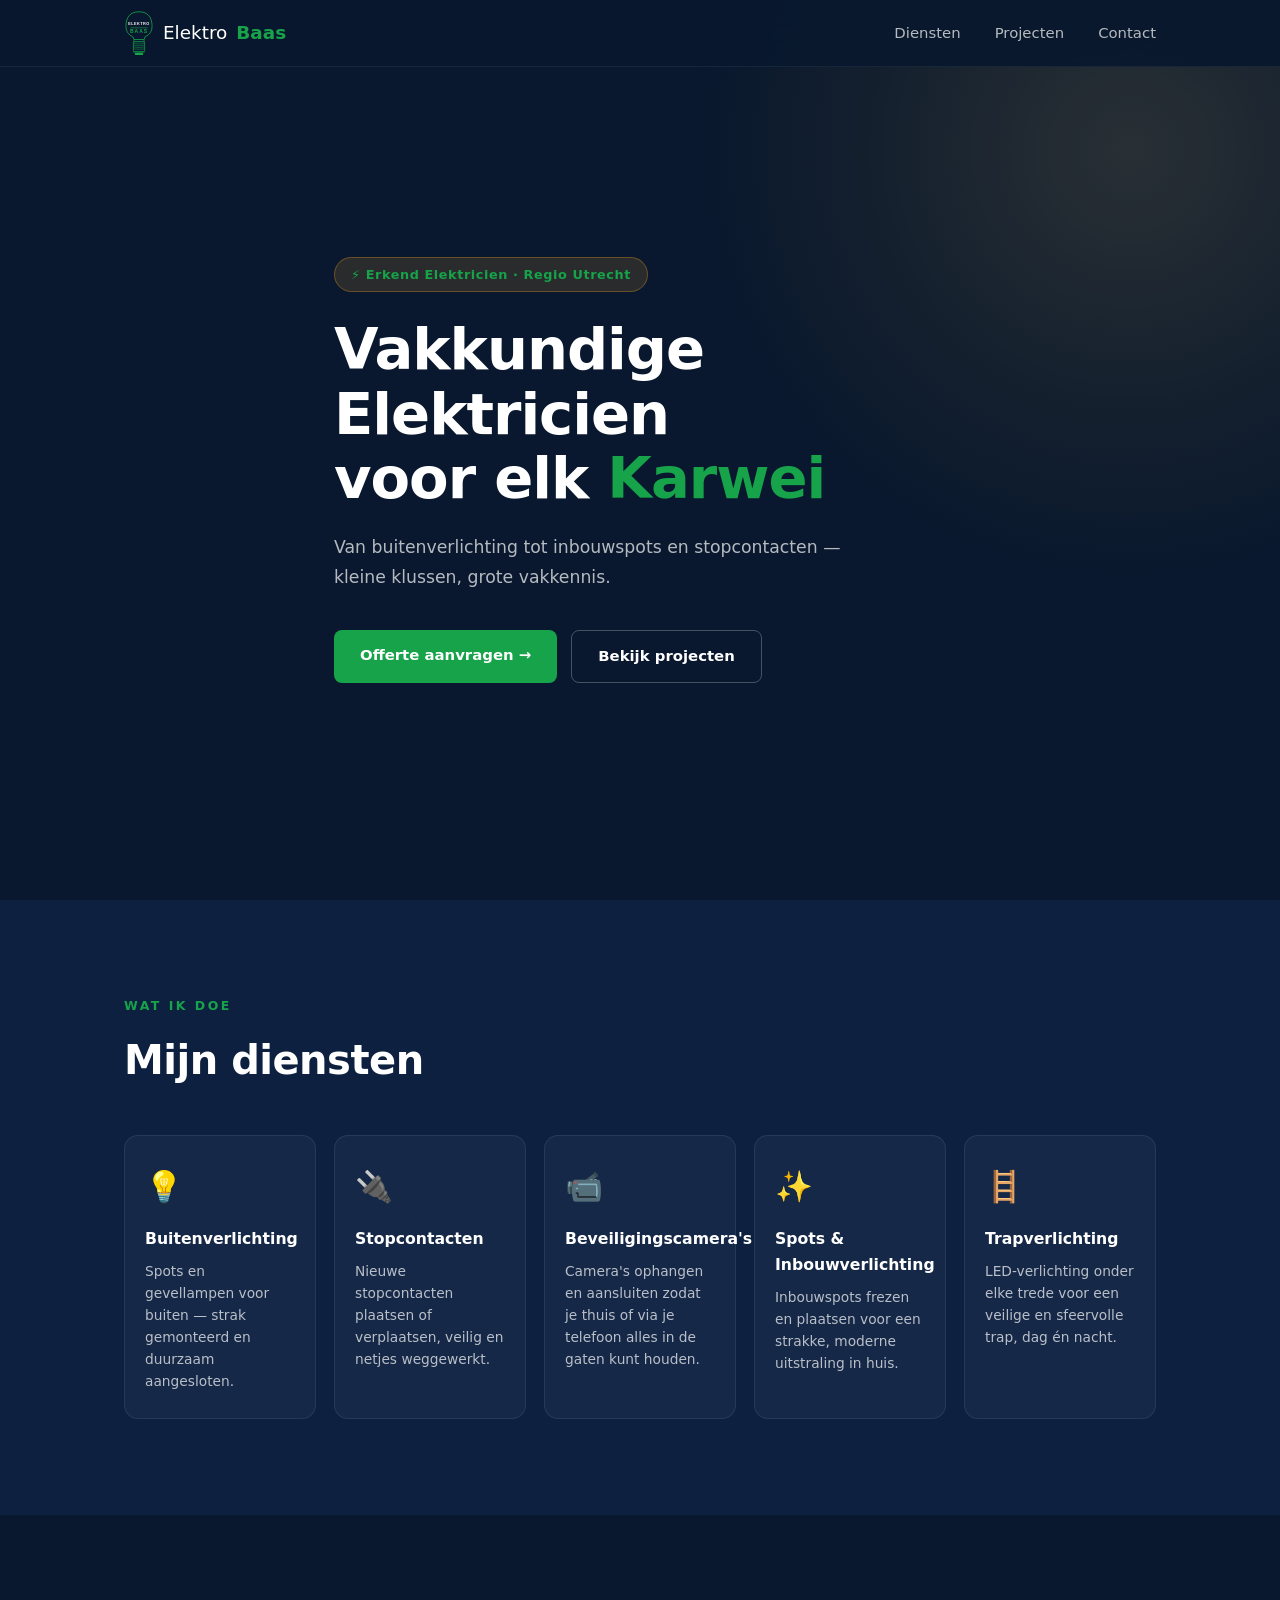
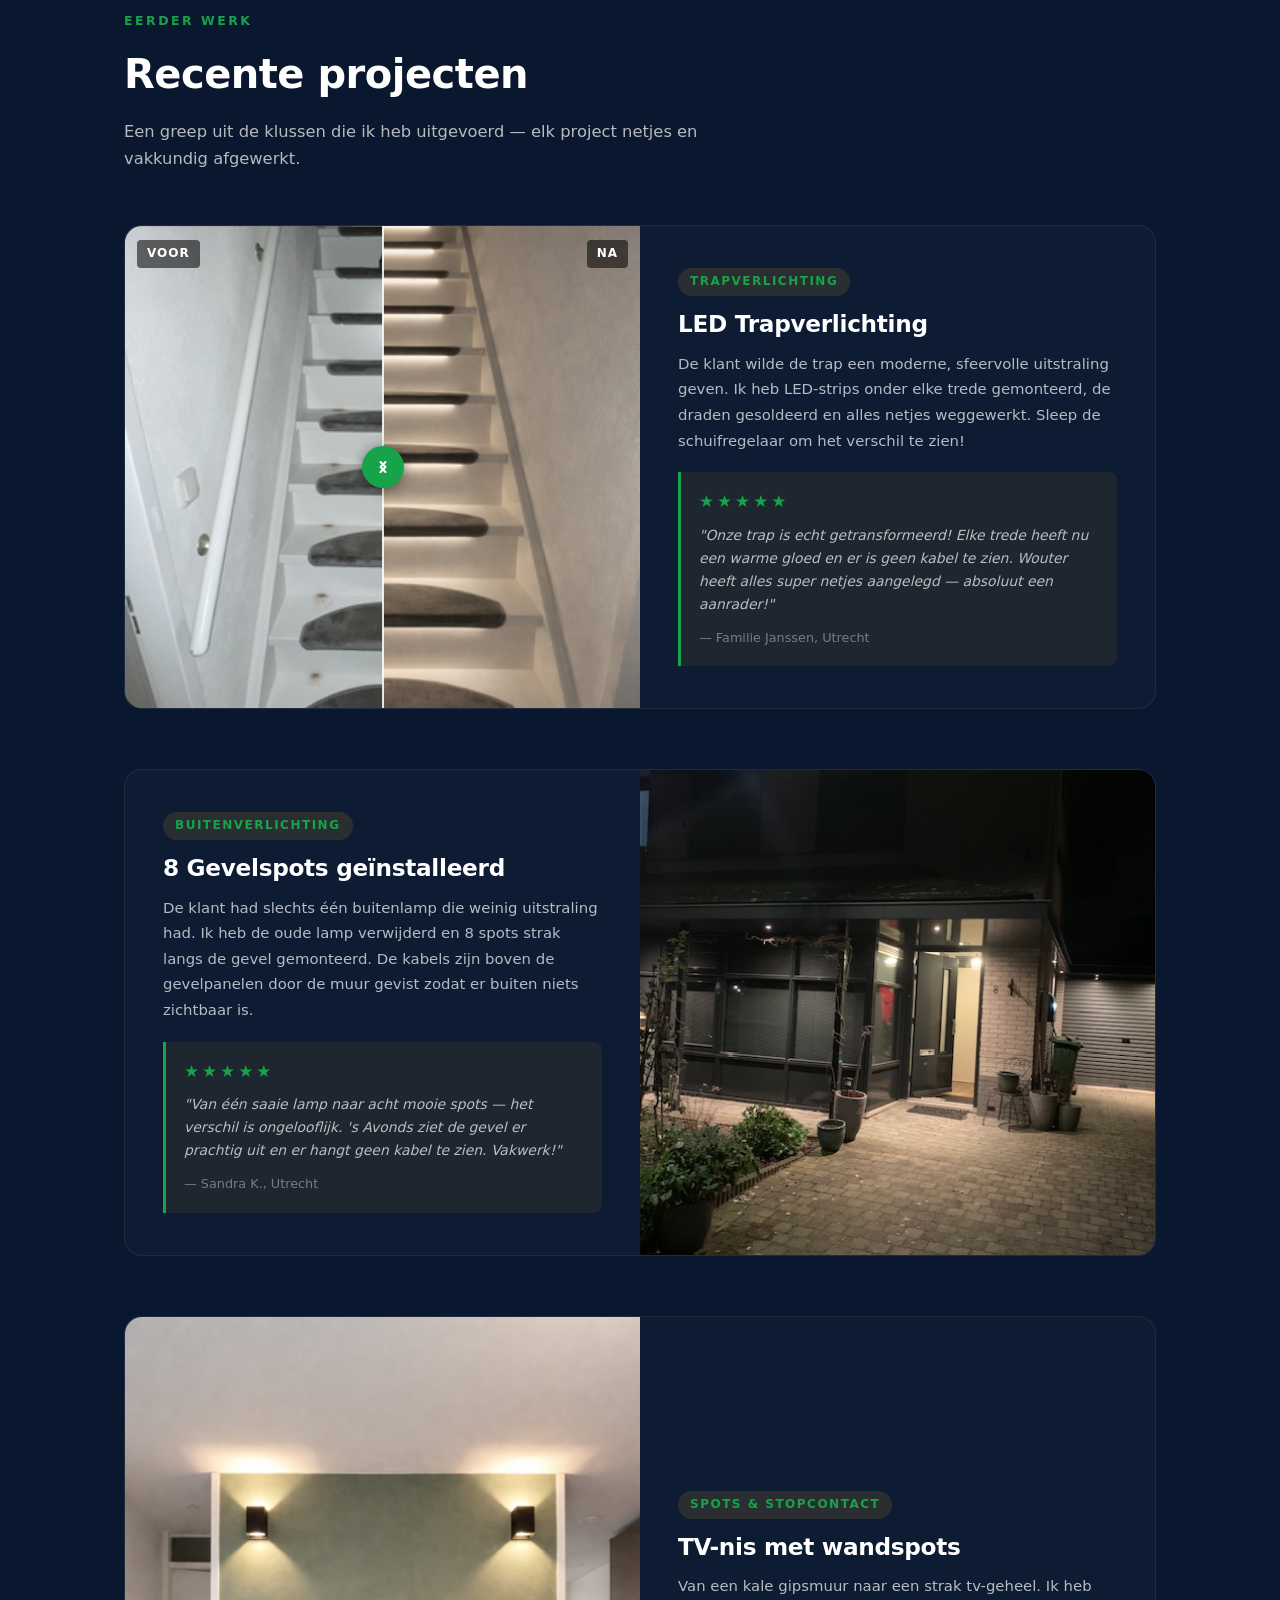
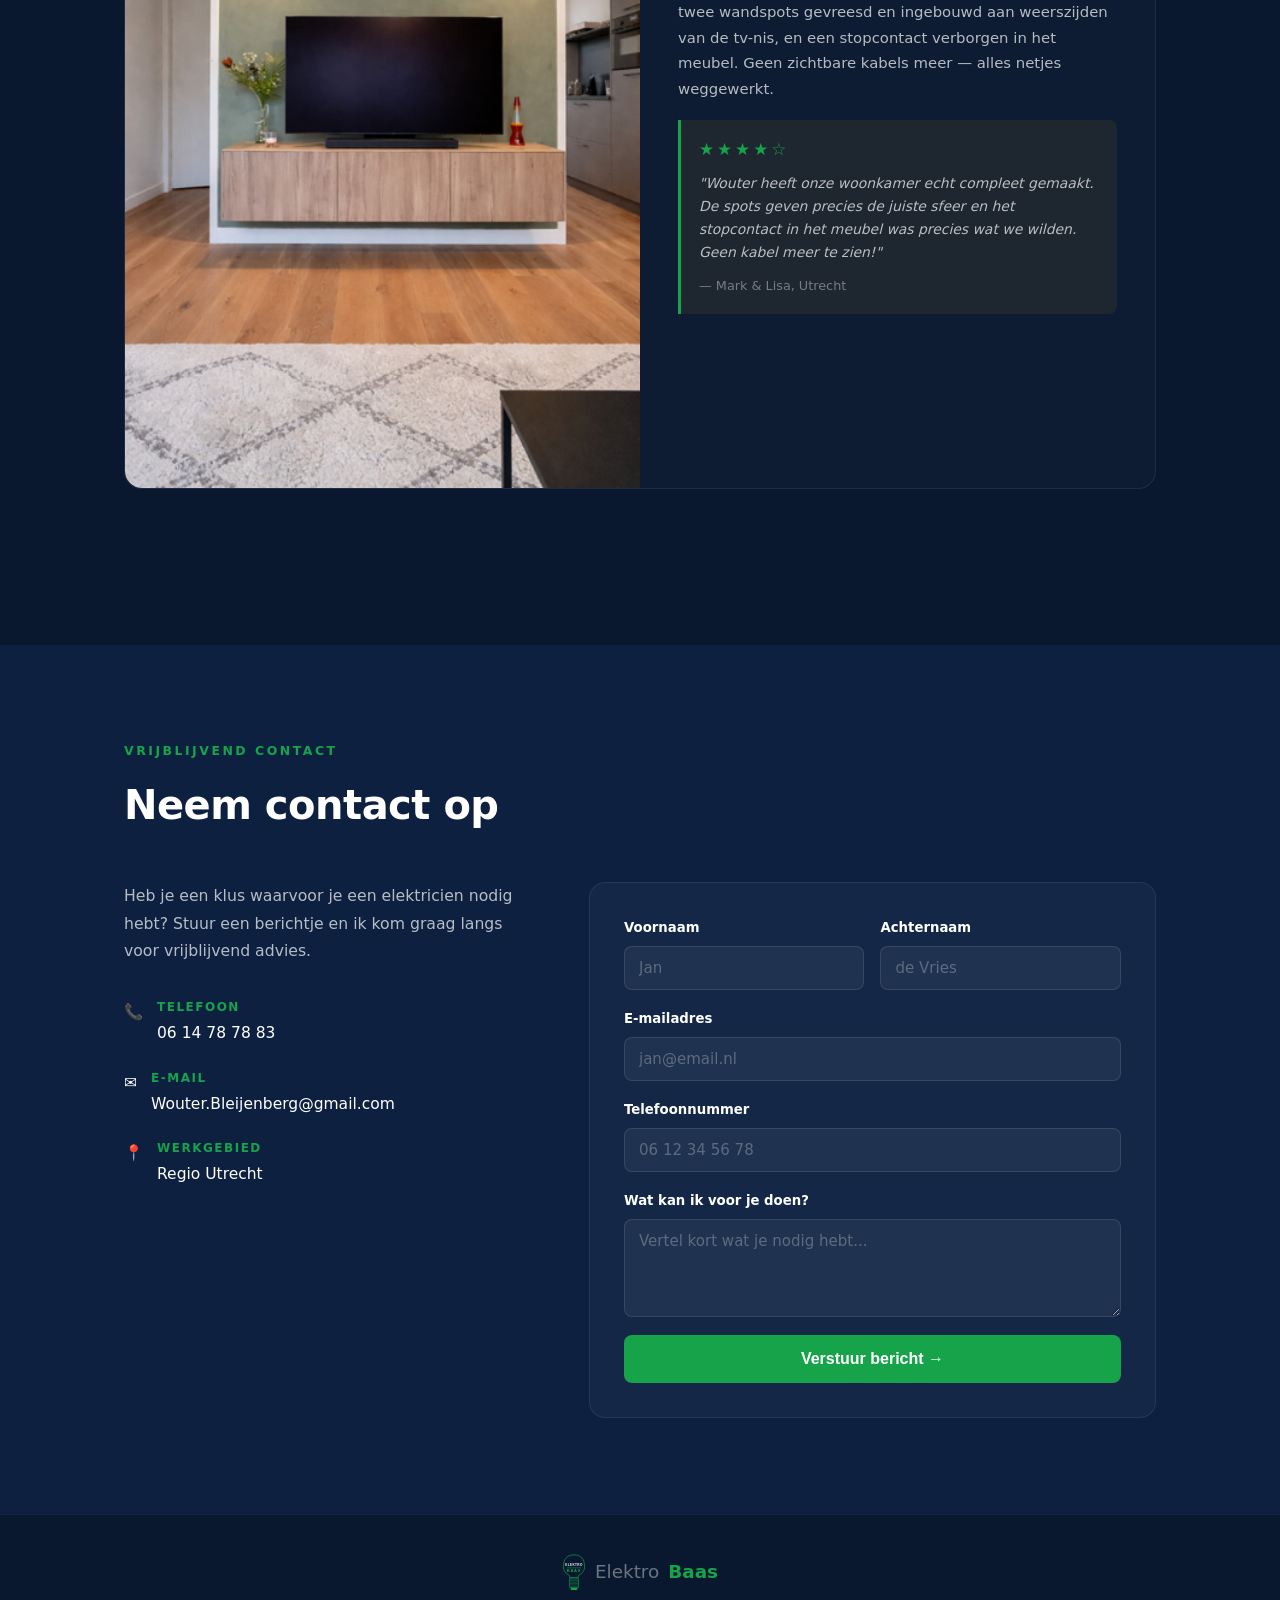
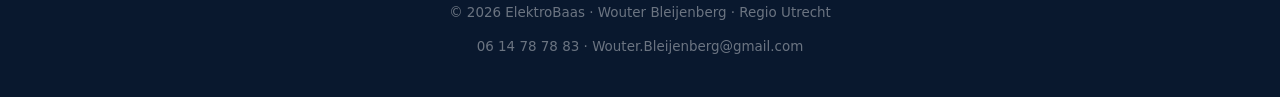
==== index.html @ 84a567b7 "Contactformulier gekoppeld aan Formspree" ====
<!DOCTYPE html>
<html lang="nl">
<head>
  <meta charset="UTF-8" />
  <meta name="viewport" content="width=device-width, initial-scale=1.0" />
  <title>ElektroBaas | Elektricien Utrecht</title>
  <link rel="stylesheet" href="style.css" />
</head>
<body>

  <!-- ── NAVBAR ── -->
  <nav class="navbar">
    <div class="container nav-inner">
      <a href="#" class="logo">
        <svg width="30" height="46" viewBox="0 0 100 155" xmlns="http://www.w3.org/2000/svg">
          <path d="M50,6 C90,6 94,38 94,56 Q94,80 70,91 L67,100 L33,100 L30,91 Q6,80 6,56 C6,38 10,6 50,6 Z" fill="#09182e" stroke="#16a34a" stroke-width="2.8" stroke-linejoin="round"/>
          <text x="50" y="52" text-anchor="middle" font-family="Segoe UI,sans-serif" font-weight="900" font-size="13" fill="white" letter-spacing="1.5">ELEKTRO</text>
          <line x1="22" y1="60" x2="78" y2="60" stroke="#16a34a" stroke-width="2" stroke-linecap="round"/>
          <text x="50" y="78" text-anchor="middle" font-family="Segoe UI,sans-serif" font-weight="900" font-size="17" fill="#16a34a" letter-spacing="3">BAAS</text>
          <rect x="33" y="100" width="34" height="7" rx="0" fill="#09182e" stroke="#16a34a" stroke-width="2.2"/>
          <rect x="31" y="107" width="38" height="33" rx="1" fill="#09182e" stroke="#16a34a" stroke-width="2.2"/>
          <path d="M31,113 Q50,116 69,113" fill="none" stroke="#16a34a" stroke-width="1.6" stroke-linecap="round"/>
          <path d="M31,119 Q50,122 69,119" fill="none" stroke="#16a34a" stroke-width="1.6" stroke-linecap="round"/>
          <path d="M31,125 Q50,128 69,125" fill="none" stroke="#16a34a" stroke-width="1.6" stroke-linecap="round"/>
          <path d="M31,131 Q50,134 69,131" fill="none" stroke="#16a34a" stroke-width="1.6" stroke-linecap="round"/>
          <rect x="31" y="140" width="38" height="4" rx="1" fill="#16a34a" opacity="0.5"/>
          <rect x="36" y="144" width="28" height="8" rx="3" fill="#16a34a"/>
        </svg>
        Elektro<strong>Baas</strong>
      </a>
      <ul class="nav-links">
        <li><a href="#diensten">Diensten</a></li>
        <li><a href="#projecten">Projecten</a></li>
        <li><a href="#contact">Contact</a></li>
      </ul>
      <button class="hamburger" id="hamburger" aria-label="Menu">
        <span></span><span></span><span></span>
      </button>
    </div>
    <div class="mobile-menu" id="mobile-menu">
      <a href="#diensten">Diensten</a>
      <a href="#projecten">Projecten</a>
      <a href="#contact">Contact</a>
    </div>
  </nav>

  <!-- ── HERO ── -->
  <section class="hero">
    <div class="container hero-content">
      <span class="badge">⚡ Erkend Elektricien · Regio Utrecht</span>
      <h1>Vakkundige Elektricien<br>voor elk <span class="accent">Karwei</span></h1>
      <p>Van buitenverlichting tot inbouwspots en stopcontacten —<br>kleine klussen, grote vakkennis.</p>
      <div class="hero-btns">
        <a href="#contact" class="btn-primary">Offerte aanvragen →</a>
        <a href="#projecten" class="btn-outline">Bekijk projecten</a>
      </div>
    </div>
  </section>

  <!-- ── DIENSTEN ── -->
  <section id="diensten" class="section diensten-section">
    <div class="container">
      <span class="section-label">Wat ik doe</span>
      <h2>Mijn diensten</h2>
      <div class="diensten-grid">

        <div class="dienst-card">
          <div class="dienst-icon">💡</div>
          <h3>Buitenverlichting</h3>
          <p>Spots en gevellampen voor buiten — strak gemonteerd en duurzaam aangesloten.</p>
        </div>

        <div class="dienst-card">
          <div class="dienst-icon">🔌</div>
          <h3>Stopcontacten</h3>
          <p>Nieuwe stopcontacten plaatsen of verplaatsen, veilig en netjes weggewerkt.</p>
        </div>

        <div class="dienst-card">
          <div class="dienst-icon">📹</div>
          <h3>Beveiligingscamera's</h3>
          <p>Camera's ophangen en aansluiten zodat je thuis of via je telefoon alles in de gaten kunt houden.</p>
        </div>

        <div class="dienst-card">
          <div class="dienst-icon">✨</div>
          <h3>Spots & Inbouwverlichting</h3>
          <p>Inbouwspots frezen en plaatsen voor een strakke, moderne uitstraling in huis.</p>
        </div>

        <div class="dienst-card">
          <div class="dienst-icon">🪜</div>
          <h3>Trapverlichting</h3>
          <p>LED-verlichting onder elke trede voor een veilige en sfeervolle trap, dag én nacht.</p>
        </div>

      </div>
    </div>
  </section>

  <!-- ── PROJECTEN ── -->
  <section id="projecten" class="section projecten-section">
    <div class="container">
      <span class="section-label">Eerder werk</span>
      <h2>Recente projecten</h2>
      <p class="section-sub">Een greep uit de klussen die ik heb uitgevoerd — elk project netjes en vakkundig afgewerkt.</p>

      <!-- Project 1: Before/After Slider -->
      <div class="project-card">
        <div class="ba-slider" id="slider1">
          <div class="ba-after">
            <img src="images/trap-na.jpeg" alt="Trapverlichting na" />
            <span class="ba-label ba-label-right">Na</span>
          </div>
          <div class="ba-before">
            <img src="images/trap-voor.jpeg" alt="Trapverlichting voor" />
            <span class="ba-label ba-label-left">Voor</span>
          </div>
          <div class="ba-handle" id="handle1">
            <div class="ba-line"></div>
            <div class="ba-btn">
              <svg viewBox="0 0 24 24" width="20" height="20" fill="none">
                <path d="M15 18l-6-6 6-6" stroke="white" stroke-width="2.5" stroke-linecap="round" stroke-linejoin="round"/>
                <path d="M9 6l6 6-6 6" stroke="white" stroke-width="2.5" stroke-linecap="round" stroke-linejoin="round"/>
              </svg>
            </div>
          </div>
        </div>
        <div class="project-info">
          <span class="project-tag">Trapverlichting</span>
          <h3>LED Trapverlichting</h3>
          <p>De klant wilde de trap een moderne, sfeervolle uitstraling geven. Ik heb LED-strips onder elke trede gemonteerd, de draden gesoldeerd en alles netjes weggewerkt. Sleep de schuifregelaar om het verschil te zien!</p>
          <div class="review">
            <div class="stars">★★★★★</div>
            <blockquote>"Onze trap is echt getransformeerd! Elke trede heeft nu een warme gloed en er is geen kabel te zien. Wouter heeft alles super netjes aangelegd — absoluut een aanrader!"</blockquote>
            <cite>— Familie Janssen, Utrecht</cite>
          </div>
        </div>
      </div>

      <!-- Project 2: Buitenverlichting -->
      <div class="project-card project-card-reverse">
        <div class="project-img">
          <img src="images/buiten.jpeg" alt="Buitenverlichting" />
        </div>
        <div class="project-info">
          <span class="project-tag">Buitenverlichting</span>
          <h3>8 Gevelspots geïnstalleerd</h3>
          <p>De klant had slechts één buitenlamp die weinig uitstraling had. Ik heb de oude lamp verwijderd en 8 spots strak langs de gevel gemonteerd. De kabels zijn boven de gevelpanelen door de muur gevist zodat er buiten niets zichtbaar is.</p>
          <div class="review">
            <div class="stars">★★★★★</div>
            <blockquote>"Van één saaie lamp naar acht mooie spots — het verschil is ongelooflijk. 's Avonds ziet de gevel er prachtig uit en er hangt geen kabel te zien. Vakwerk!"</blockquote>
            <cite>— Sandra K., Utrecht</cite>
          </div>
        </div>
      </div>

      <!-- Project 3: Binnenverlichting -->
      <div class="project-card">
        <div class="project-img">
          <img src="images/binnen.jpeg" alt="Binnenverlichting TV-nis" />
        </div>
        <div class="project-info">
          <span class="project-tag">Spots & Stopcontact</span>
          <h3>TV-nis met wandspots</h3>
          <p>Van een kale gipsmuur naar een strak tv-geheel. Ik heb twee wandspots gevreesd en ingebouwd aan weerszijden van de tv-nis, en een stopcontact verborgen in het meubel. Geen zichtbare kabels meer — alles netjes weggewerkt.</p>
          <div class="review">
            <div class="stars">★★★★☆</div>
            <blockquote>"Wouter heeft onze woonkamer echt compleet gemaakt. De spots geven precies de juiste sfeer en het stopcontact in het meubel was precies wat we wilden. Geen kabel meer te zien!"</blockquote>
            <cite>— Mark & Lisa, Utrecht</cite>
          </div>
        </div>
      </div>

    </div>
  </section>

  <!-- ── CONTACT ── -->
  <section id="contact" class="section contact-section">
    <div class="container">
      <span class="section-label">Vrijblijvend contact</span>
      <h2>Neem contact op</h2>
      <div class="contact-grid">

        <div class="contact-info">
          <p>Heb je een klus waarvoor je een elektricien nodig hebt? Stuur een berichtje en ik kom graag langs voor vrijblijvend advies.</p>
          <div class="contact-items">
            <div class="contact-item">
              <span class="ci-icon">📞</span>
              <div>
                <strong>Telefoon</strong>
                <a href="tel:0614787883">06 14 78 78 83</a>
              </div>
            </div>
            <div class="contact-item">
              <span class="ci-icon">✉️</span>
              <div>
                <strong>E-mail</strong>
                <a href="mailto:Wouter.Bleijenberg@gmail.com">Wouter.Bleijenberg@gmail.com</a>
              </div>
            </div>
            <div class="contact-item">
              <span class="ci-icon">📍</span>
              <div>
                <strong>Werkgebied</strong>
                <span>Regio Utrecht</span>
              </div>
            </div>
          </div>
        </div>

        <form class="contact-form" action="https://formspree.io/f/xpqooney" method="POST">
          <div class="form-row">
            <div class="form-group">
              <label>Voornaam</label>
              <input type="text" name="voornaam" placeholder="Jan" required />
            </div>
            <div class="form-group">
              <label>Achternaam</label>
              <input type="text" name="achternaam" placeholder="de Vries" required />
            </div>
          </div>
          <div class="form-group">
            <label>E-mailadres</label>
            <input type="email" name="email" placeholder="jan@email.nl" required />
          </div>
          <div class="form-group">
            <label>Telefoonnummer</label>
            <input type="tel" name="telefoon" placeholder="06 12 34 56 78" />
          </div>
          <div class="form-group">
            <label>Wat kan ik voor je doen?</label>
            <textarea name="bericht" rows="4" placeholder="Vertel kort wat je nodig hebt..." required></textarea>
          </div>
          <button type="submit" class="btn-primary btn-full">Verstuur bericht →</button>
        </form>

      </div>
    </div>
  </section>

  <!-- ── FOOTER ── -->
  <footer class="footer">
    <div class="container footer-inner">
      <a href="#" class="logo">
        <svg width="24" height="38" viewBox="0 0 100 155" xmlns="http://www.w3.org/2000/svg">
          <path d="M50,6 C90,6 94,38 94,56 Q94,80 70,91 L67,100 L33,100 L30,91 Q6,80 6,56 C6,38 10,6 50,6 Z" fill="#09182e" stroke="#16a34a" stroke-width="2.8" stroke-linejoin="round"/>
          <text x="50" y="52" text-anchor="middle" font-family="Segoe UI,sans-serif" font-weight="900" font-size="13" fill="white" letter-spacing="1.5">ELEKTRO</text>
          <line x1="22" y1="60" x2="78" y2="60" stroke="#16a34a" stroke-width="2" stroke-linecap="round"/>
          <text x="50" y="78" text-anchor="middle" font-family="Segoe UI,sans-serif" font-weight="900" font-size="17" fill="#16a34a" letter-spacing="3">BAAS</text>
          <rect x="33" y="100" width="34" height="7" rx="0" fill="#09182e" stroke="#16a34a" stroke-width="2.2"/>
          <rect x="31" y="107" width="38" height="33" rx="1" fill="#09182e" stroke="#16a34a" stroke-width="2.2"/>
          <path d="M31,113 Q50,116 69,113" fill="none" stroke="#16a34a" stroke-width="1.6" stroke-linecap="round"/>
          <path d="M31,119 Q50,122 69,119" fill="none" stroke="#16a34a" stroke-width="1.6" stroke-linecap="round"/>
          <path d="M31,125 Q50,128 69,125" fill="none" stroke="#16a34a" stroke-width="1.6" stroke-linecap="round"/>
          <path d="M31,131 Q50,134 69,131" fill="none" stroke="#16a34a" stroke-width="1.6" stroke-linecap="round"/>
          <rect x="31" y="140" width="38" height="4" rx="1" fill="#16a34a" opacity="0.5"/>
          <rect x="36" y="144" width="28" height="8" rx="3" fill="#16a34a"/>
        </svg>
        Elektro<strong>Baas</strong>
      </a>
      <p>© 2026 ElektroBaas · Wouter Bleijenberg · Regio Utrecht</p>
      <p><a href="tel:0614787883">06 14 78 78 83</a> · <a href="mailto:Wouter.Bleijenberg@gmail.com">Wouter.Bleijenberg@gmail.com</a></p>
    </div>
  </footer>

  <script src="script.js"></script>
</body>
</html>
---- style.css ----
/* ── RESET & VARIABELEN ── */
*, *::before, *::after { box-sizing: border-box; margin: 0; padding: 0; }

:root {
  --bg:      #09182e;
  --bg2:     #0d2040;
  --accent:  #16a34a;
  --white:   #ffffff;
  --white70: rgba(255,255,255,0.70);
  --white40: rgba(255,255,255,0.40);
  --radius:  14px;
}

html { scroll-behavior: smooth; }

body {
  background: var(--bg);
  color: var(--white);
  font-family: 'Segoe UI', system-ui, -apple-system, sans-serif;
  line-height: 1.65;
  overflow-x: hidden;
}

/* ── WARM WITTE GLOED (rechtsboven) ── */
body::before {
  content: '';
  position: fixed;
  top: -300px;
  right: -300px;
  width: 900px;
  height: 900px;
  background: radial-gradient(
    circle at center,
    rgba(255, 210, 100, 0.13) 0%,
    rgba(255, 190,  60, 0.05) 40%,
    transparent 70%
  );
  pointer-events: none;
  z-index: 0;
}

/* ── CONTAINER ── */
.container {
  max-width: 1080px;
  margin: 0 auto;
  padding: 0 24px;
}

/* ── NAVBAR ── */
.navbar {
  position: fixed;
  top: 0;
  width: 100%;
  z-index: 200;
  background: rgba(9, 24, 46, 0.93);
  backdrop-filter: blur(14px);
  border-bottom: 1px solid rgba(255,255,255,0.06);
}

.nav-inner {
  display: flex;
  align-items: center;
  justify-content: space-between;
  height: 66px;
}

.logo {
  display: flex;
  align-items: center;
  gap: 9px;
  text-decoration: none;
  color: var(--white);
  font-size: 1.15rem;
  font-weight: 500;
}
.logo strong { color: var(--accent); font-weight: 800; }

.nav-links {
  display: flex;
  gap: 34px;
  list-style: none;
}
.nav-links a {
  color: var(--white70);
  text-decoration: none;
  font-size: 0.93rem;
  transition: color 0.2s;
}
.nav-links a:hover { color: var(--accent); }

.hamburger {
  display: none;
  flex-direction: column;
  gap: 5px;
  background: none;
  border: none;
  cursor: pointer;
  padding: 4px;
}
.hamburger span {
  display: block;
  width: 24px;
  height: 2px;
  background: var(--white);
  border-radius: 2px;
}

.mobile-menu {
  display: none;
  flex-direction: column;
  background: var(--bg2);
  padding: 18px 24px;
  gap: 18px;
  border-top: 1px solid rgba(255,255,255,0.06);
}
.mobile-menu.open { display: flex; }
.mobile-menu a { color: var(--white); text-decoration: none; font-size: 1.05rem; }

/* ── HERO ── */
.hero {
  min-height: 100vh;
  display: flex;
  align-items: center;
  padding: 110px 0 70px;
  position: relative;
  z-index: 1;
}
.hero-content { max-width: 660px; }

.badge {
  display: inline-block;
  background: rgba(245,166,35,0.14);
  color: var(--accent);
  border: 1px solid rgba(245,166,35,0.30);
  padding: 6px 16px;
  border-radius: 100px;
  font-size: 0.80rem;
  font-weight: 700;
  letter-spacing: 0.6px;
  margin-bottom: 26px;
}

.hero h1 {
  font-size: clamp(2.2rem, 5vw, 3.6rem);
  font-weight: 800;
  line-height: 1.12;
  letter-spacing: -1px;
  margin-bottom: 20px;
  color: var(--white);
}
.accent { color: var(--accent); }

.hero p {
  font-size: 1.08rem;
  color: var(--white70);
  margin-bottom: 38px;
  line-height: 1.75;
}

.hero-btns { display: flex; gap: 14px; flex-wrap: wrap; }

/* ── KNOPPEN ── */
.btn-primary {
  background: var(--accent);
  color: #ffffff;
  padding: 13px 26px;
  border-radius: 8px;
  text-decoration: none;
  font-weight: 700;
  font-size: 0.93rem;
  border: none;
  cursor: pointer;
  transition: background 0.2s, transform 0.15s;
  display: inline-block;
}
.btn-primary:hover { background: #15803d; transform: translateY(-2px); }

.btn-outline {
  background: transparent;
  color: var(--white);
  padding: 13px 26px;
  border-radius: 8px;
  text-decoration: none;
  font-weight: 600;
  font-size: 0.93rem;
  border: 1.5px solid rgba(255,255,255,0.25);
  transition: border-color 0.2s, transform 0.15s;
}
.btn-outline:hover { border-color: var(--white); transform: translateY(-2px); }

.btn-full { width: 100%; text-align: center; padding: 15px; font-size: 1rem; }

/* ── SECTIES ALGEMEEN ── */
.section {
  padding: 96px 0;
  position: relative;
  z-index: 1;
}

.section-label {
  display: block;
  color: var(--accent);
  font-size: 0.78rem;
  font-weight: 700;
  letter-spacing: 2.5px;
  text-transform: uppercase;
  margin-bottom: 10px;
}

.section h2 {
  font-size: clamp(1.8rem, 3.5vw, 2.5rem);
  font-weight: 800;
  letter-spacing: -0.5px;
  margin-bottom: 12px;
  color: var(--white);
}

.section-sub {
  color: var(--white70);
  font-size: 1.02rem;
  max-width: 580px;
  margin-bottom: 52px;
}

/* ── DIENSTEN ── */
.diensten-section { background: var(--bg2); }

.diensten-grid {
  display: grid;
  grid-template-columns: repeat(auto-fit, minmax(185px, 1fr));
  gap: 18px;
  margin-top: 42px;
}

.dienst-card {
  background: rgba(255,255,255,0.04);
  border: 1px solid rgba(255,255,255,0.08);
  border-radius: var(--radius);
  padding: 26px 20px;
  transition: border-color 0.25s, transform 0.2s;
}
.dienst-card:hover {
  border-color: rgba(245,166,35,0.45);
  transform: translateY(-4px);
}
.dienst-icon { font-size: 1.9rem; margin-bottom: 14px; }
.dienst-card h3 { font-size: 0.98rem; font-weight: 700; margin-bottom: 8px; color: var(--white); }
.dienst-card p { font-size: 0.86rem; color: var(--white70); line-height: 1.6; }

/* ── PROJECTEN ── */
.projecten-section { background: var(--bg); }

.project-card {
  display: grid;
  grid-template-columns: 1fr 1fr;
  border: 1px solid rgba(255,255,255,0.07);
  border-radius: 18px;
  overflow: hidden;
  margin-bottom: 60px;
  background: rgba(255,255,255,0.02);
}

.project-card-reverse .project-img { order: 2; }
.project-card-reverse .project-info { order: 1; }

.project-img { min-height: 380px; overflow: hidden; }
.project-img img {
  width: 100%;
  height: 100%;
  object-fit: cover;
  display: block;
  transition: transform 0.4s;
}
.project-img img:hover { transform: scale(1.03); }

.project-info {
  padding: 42px 38px;
  display: flex;
  flex-direction: column;
  justify-content: center;
  gap: 14px;
}

.project-tag {
  display: inline-block;
  background: rgba(245,166,35,0.13);
  color: var(--accent);
  font-size: 0.75rem;
  font-weight: 700;
  letter-spacing: 1.5px;
  text-transform: uppercase;
  padding: 4px 12px;
  border-radius: 100px;
  width: fit-content;
}

.project-info h3 {
  font-size: 1.45rem;
  font-weight: 800;
  letter-spacing: -0.3px;
  line-height: 1.2;
  color: var(--white);
}

.project-info > p {
  color: var(--white70);
  font-size: 0.93rem;
  line-height: 1.72;
}

.review {
  background: rgba(245,166,35,0.07);
  border-left: 3px solid var(--accent);
  border-radius: 0 8px 8px 0;
  padding: 16px 18px;
  margin-top: 4px;
}
.stars { color: var(--accent); font-size: 1.05rem; letter-spacing: 3px; margin-bottom: 8px; }
.review blockquote { font-style: italic; font-size: 0.87rem; color: var(--white70); line-height: 1.65; margin-bottom: 8px; }
.review cite { font-size: 0.80rem; color: var(--white40); font-style: normal; }

/* ── BEFORE / AFTER SLIDER ── */
.ba-slider {
  position: relative;
  width: 100%;
  min-height: 380px;
  overflow: hidden;
  cursor: ew-resize;
  user-select: none;
  touch-action: pan-y;
}

.ba-after, .ba-before {
  position: absolute;
  inset: 0;
  width: 100%;
  height: 100%;
}
.ba-after img, .ba-before img {
  width: 100%;
  height: 100%;
  object-fit: cover;
  display: block;
  pointer-events: none;
}

.ba-before { clip-path: inset(0 50% 0 0); }

.ba-label {
  position: absolute;
  top: 14px;
  background: rgba(0,0,0,0.55);
  color: #fff;
  font-size: 0.75rem;
  font-weight: 700;
  letter-spacing: 1px;
  text-transform: uppercase;
  padding: 4px 10px;
  border-radius: 4px;
  pointer-events: none;
}
.ba-label-left  { left: 12px; }
.ba-label-right { right: 12px; }

.ba-handle {
  position: absolute;
  top: 0;
  left: 50%;
  height: 100%;
  transform: translateX(-50%);
  display: flex;
  align-items: center;
  z-index: 10;
  pointer-events: none;
}
.ba-line {
  position: absolute;
  top: 0;
  left: 50%;
  transform: translateX(-50%);
  width: 2px;
  height: 100%;
  background: rgba(255,255,255,0.85);
}
.ba-btn {
  position: relative;
  z-index: 1;
  width: 42px;
  height: 42px;
  background: var(--accent);
  border-radius: 50%;
  display: flex;
  align-items: center;
  justify-content: center;
  box-shadow: 0 2px 14px rgba(0,0,0,0.45);
}

/* ── CONTACT ── */
.contact-section { background: var(--bg2); }

.contact-grid {
  display: grid;
  grid-template-columns: 1fr 1.4fr;
  gap: 60px;
  margin-top: 44px;
  align-items: start;
}

.contact-info > p { color: var(--white70); font-size: 0.98rem; line-height: 1.75; margin-bottom: 34px; }

.contact-items { display: flex; flex-direction: column; gap: 22px; }

.contact-item { display: flex; align-items: flex-start; gap: 14px; }
.ci-icon { font-size: 1.3rem; margin-top: 2px; }
.contact-item div { display: flex; flex-direction: column; gap: 3px; }
.contact-item strong { font-size: 0.75rem; letter-spacing: 1.5px; text-transform: uppercase; color: var(--accent); }
.contact-item a, .contact-item span { color: var(--white); text-decoration: none; font-size: 0.97rem; }
.contact-item a:hover { color: var(--accent); }

.contact-form {
  background: rgba(255,255,255,0.03);
  border: 1px solid rgba(255,255,255,0.08);
  border-radius: 16px;
  padding: 34px;
  display: flex;
  flex-direction: column;
  gap: 18px;
}

.form-row { display: grid; grid-template-columns: 1fr 1fr; gap: 16px; }
.form-group { display: flex; flex-direction: column; gap: 7px; }
.form-group label { font-size: 0.83rem; font-weight: 600; color: var(--white); }

.form-group input, .form-group textarea {
  background: rgba(255,255,255,0.05);
  border: 1px solid rgba(255,255,255,0.11);
  border-radius: 8px;
  padding: 12px 14px;
  color: var(--white);
  font-size: 0.94rem;
  font-family: inherit;
  outline: none;
  resize: vertical;
  transition: border-color 0.2s;
}
.form-group input::placeholder, .form-group textarea::placeholder { color: rgba(255,255,255,0.28); }
.form-group input:focus, .form-group textarea:focus { border-color: var(--accent); }

/* ── FOOTER ── */
.footer {
  background: var(--bg);
  border-top: 1px solid rgba(255,255,255,0.06);
  padding: 38px 0;
  position: relative;
  z-index: 1;
}
.footer-inner { display: flex; flex-direction: column; align-items: center; gap: 10px; text-align: center; }
.footer p { color: var(--white40); font-size: 0.84rem; line-height: 1.8; }
.footer a { color: var(--white40); text-decoration: none; }
.footer a:hover { color: var(--accent); }

/* ── RESPONSIVE ── */
@media (max-width: 820px) {
  .nav-links { display: none; }
  .hamburger { display: flex; }

  .project-card { grid-template-columns: 1fr; }
  .project-card-reverse .project-img { order: unset; }
  .project-card-reverse .project-info { order: unset; }
  .project-img { min-height: 260px; }
  .project-info { padding: 28px 24px; }

  .contact-grid { grid-template-columns: 1fr; gap: 40px; }
  .form-row { grid-template-columns: 1fr; }
  .ba-slider { min-height: 260px; }
}

@media (max-width: 520px) {
  .diensten-grid { grid-template-columns: 1fr 1fr; }
  .hero-btns { flex-direction: column; }
  .btn-primary, .btn-outline { text-align: center; }
}

@media (max-width: 380px) {
  .diensten-grid { grid-template-columns: 1fr; }
}
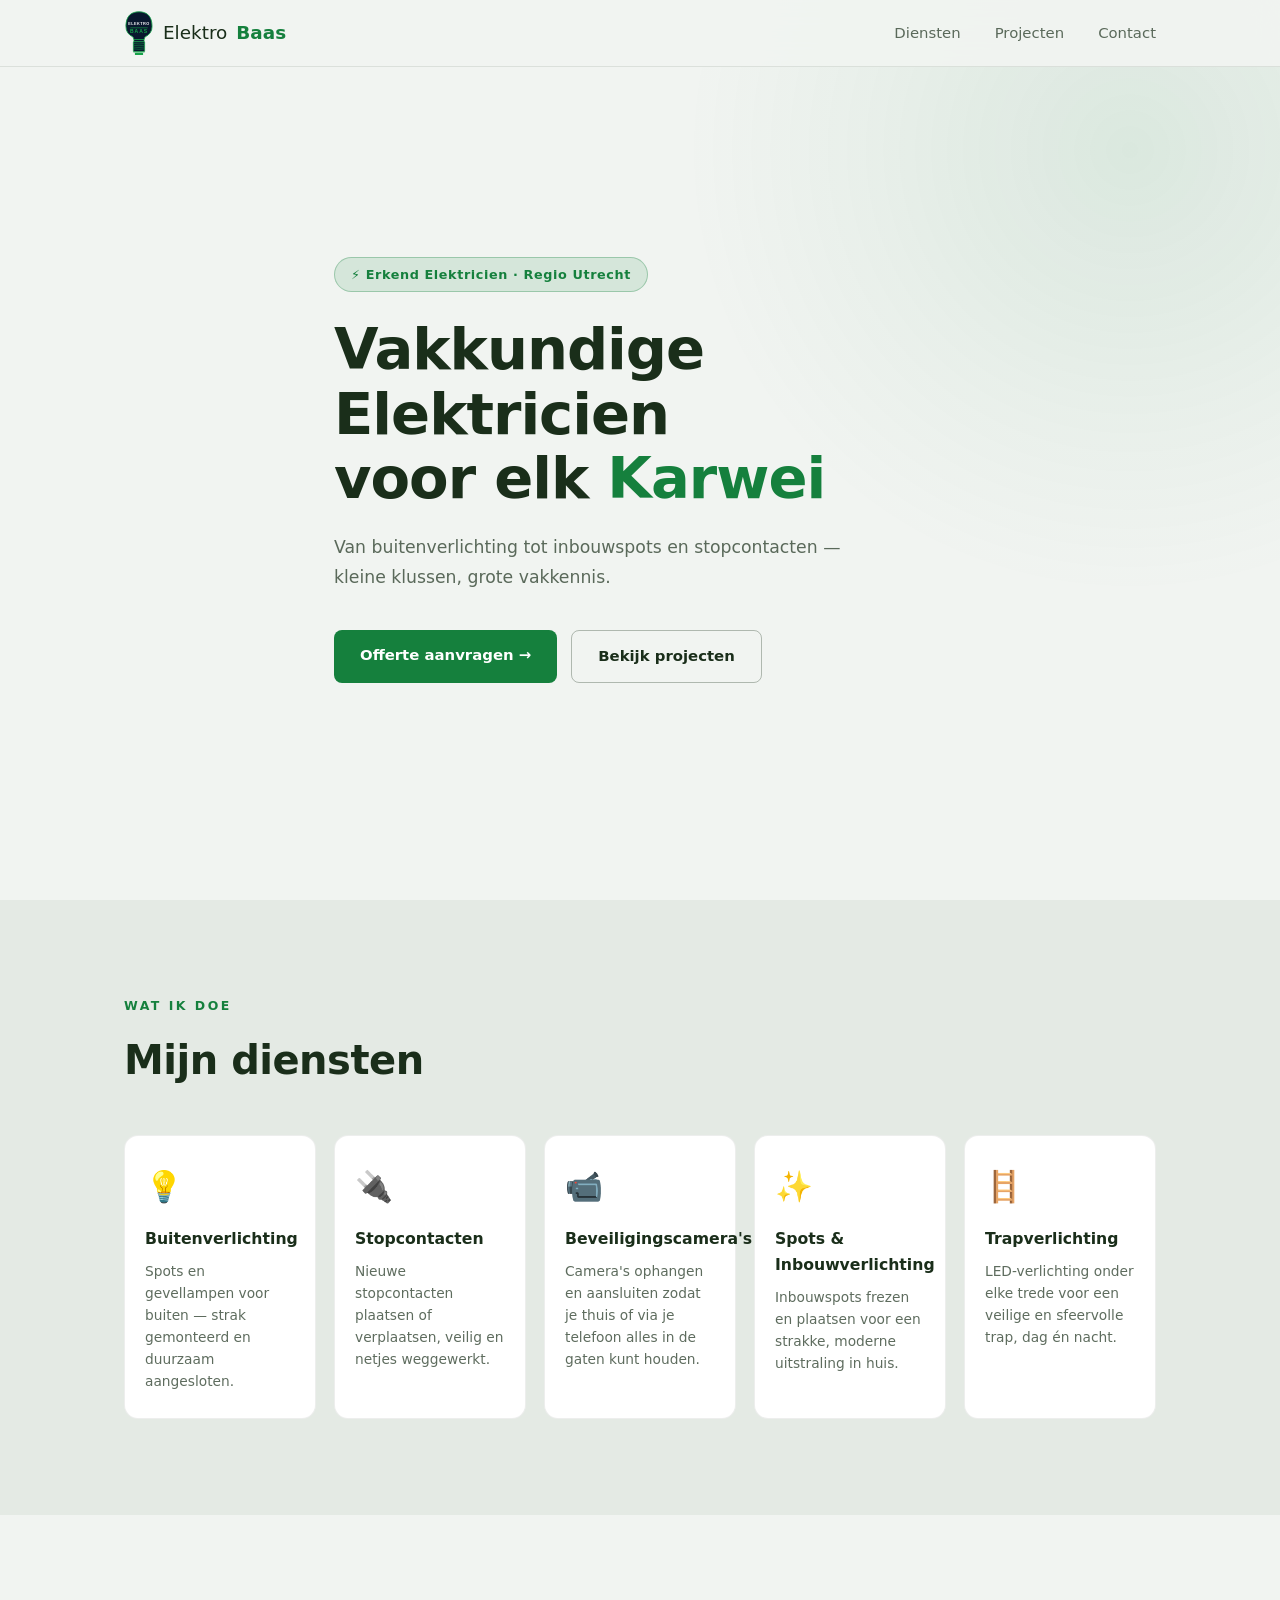
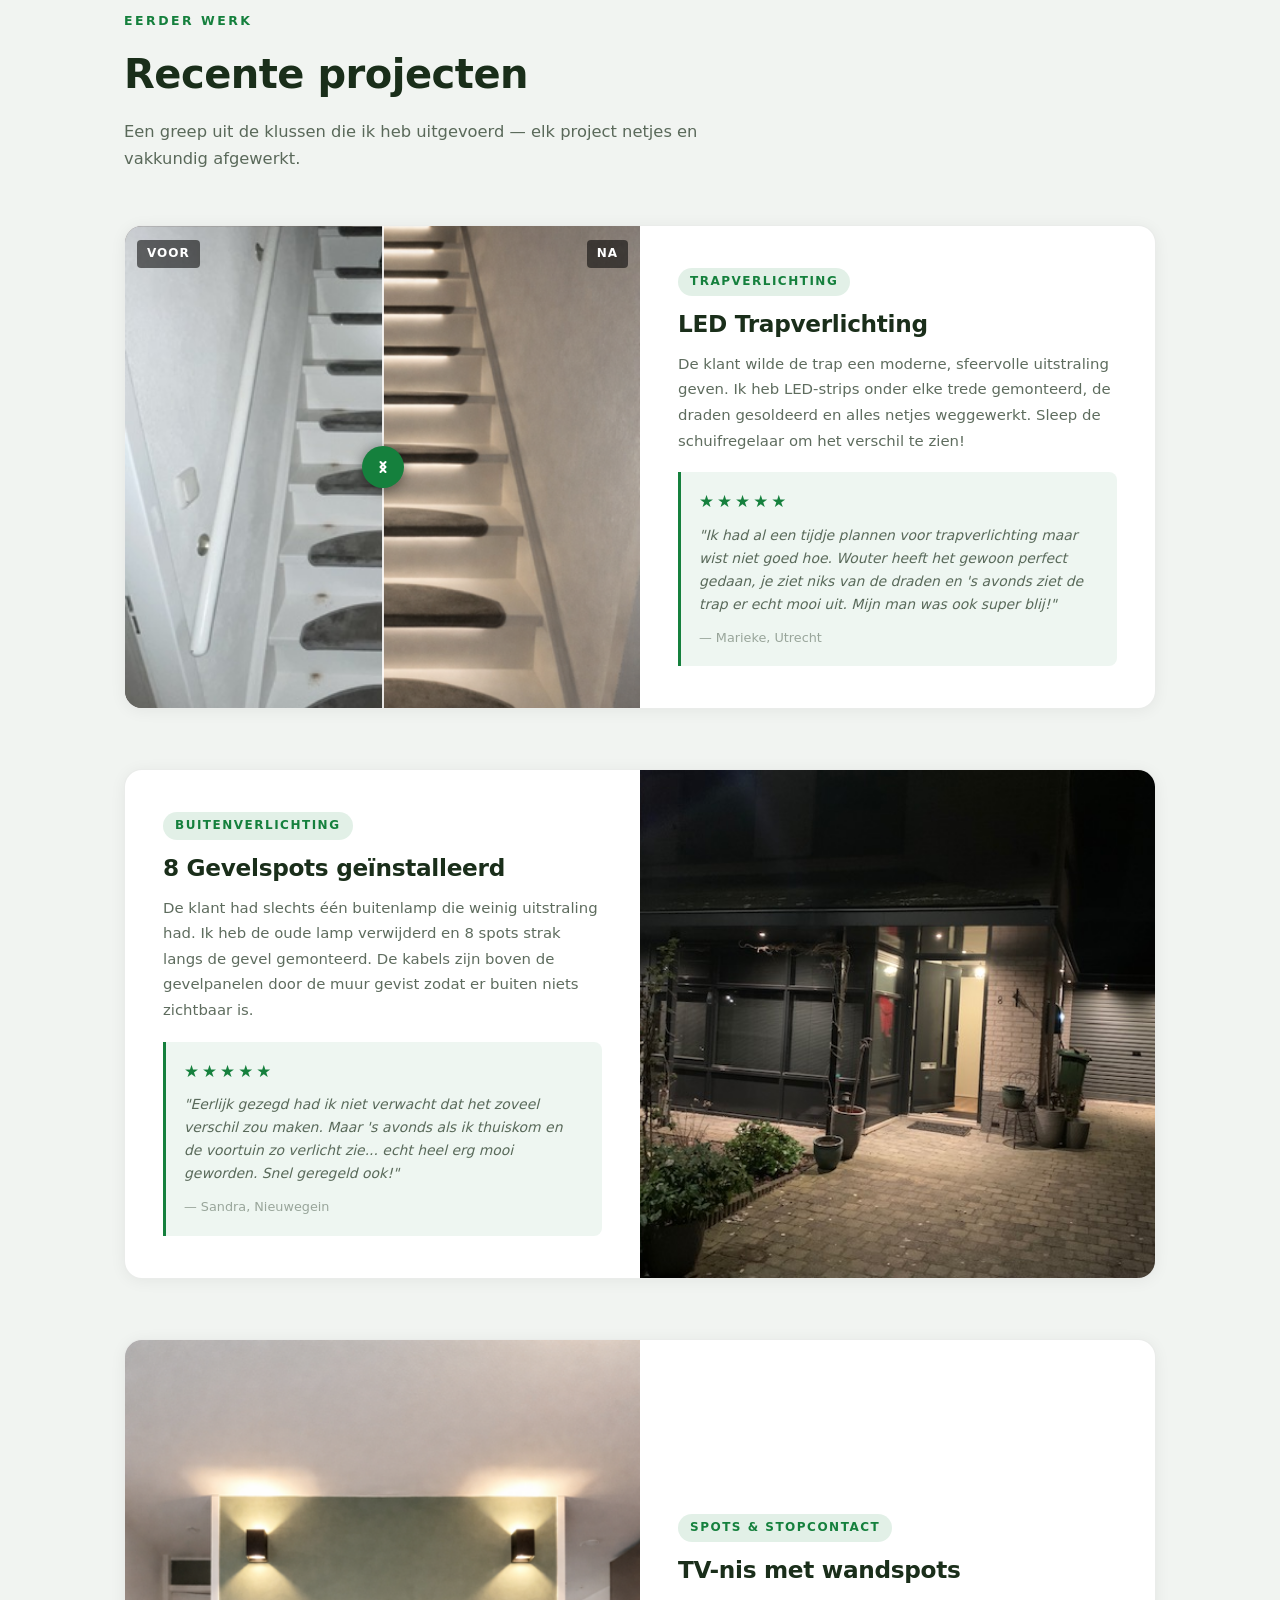
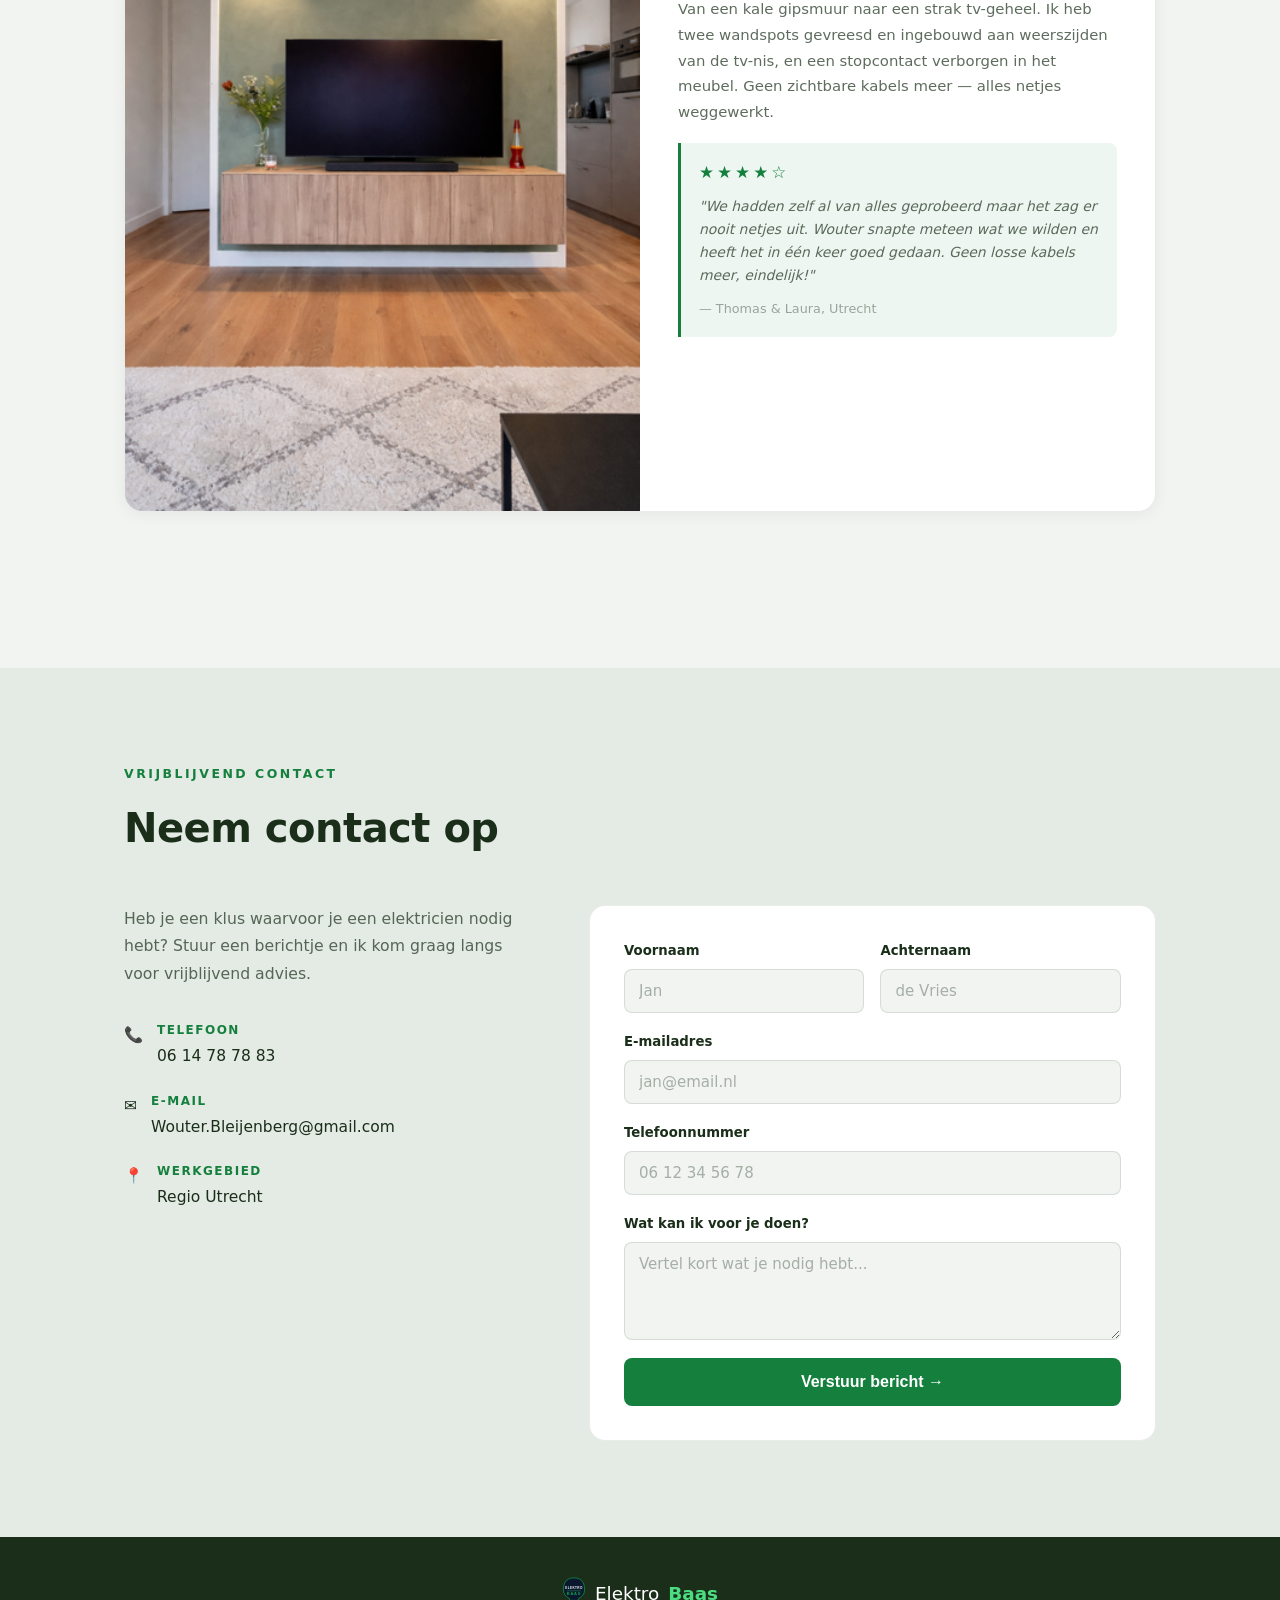
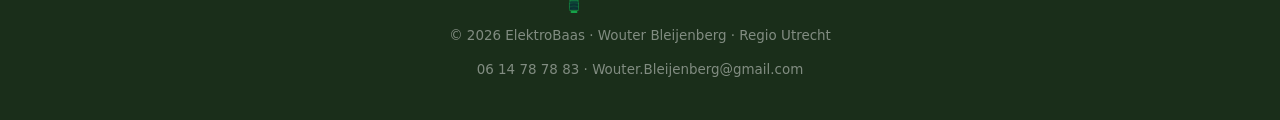
==== commit 6b0c90d1: "Recensies herschreven naar meer menselijke tekst" ====
--- a/index.html
+++ b/index.html
@@ -132,8 +132,8 @@
           <p>De klant wilde de trap een moderne, sfeervolle uitstraling geven. Ik heb LED-strips onder elke trede gemonteerd, de draden gesoldeerd en alles netjes weggewerkt. Sleep de schuifregelaar om het verschil te zien!</p>
           <div class="review">
             <div class="stars">★★★★★</div>
-            <blockquote>"Onze trap is echt getransformeerd! Elke trede heeft nu een warme gloed en er is geen kabel te zien. Wouter heeft alles super netjes aangelegd — absoluut een aanrader!"</blockquote>
-            <cite>— Familie Janssen, Utrecht</cite>
+            <blockquote>"Ik had al een tijdje plannen voor trapverlichting maar wist niet goed hoe. Wouter heeft het gewoon perfect gedaan, je ziet niks van de draden en 's avonds ziet de trap er echt mooi uit. Mijn man was ook super blij!"</blockquote>
+            <cite>— Marieke, Utrecht</cite>
           </div>
         </div>
       </div>
@@ -149,8 +149,8 @@
           <p>De klant had slechts één buitenlamp die weinig uitstraling had. Ik heb de oude lamp verwijderd en 8 spots strak langs de gevel gemonteerd. De kabels zijn boven de gevelpanelen door de muur gevist zodat er buiten niets zichtbaar is.</p>
           <div class="review">
             <div class="stars">★★★★★</div>
-            <blockquote>"Van één saaie lamp naar acht mooie spots — het verschil is ongelooflijk. 's Avonds ziet de gevel er prachtig uit en er hangt geen kabel te zien. Vakwerk!"</blockquote>
-            <cite>— Sandra K., Utrecht</cite>
+            <blockquote>"Eerlijk gezegd had ik niet verwacht dat het zoveel verschil zou maken. Maar 's avonds als ik thuiskom en de voortuin zo verlicht zie... echt heel erg mooi geworden. Snel geregeld ook!"</blockquote>
+            <cite>— Sandra, Nieuwegein</cite>
           </div>
         </div>
       </div>
@@ -166,8 +166,8 @@
           <p>Van een kale gipsmuur naar een strak tv-geheel. Ik heb twee wandspots gevreesd en ingebouwd aan weerszijden van de tv-nis, en een stopcontact verborgen in het meubel. Geen zichtbare kabels meer — alles netjes weggewerkt.</p>
           <div class="review">
             <div class="stars">★★★★☆</div>
-            <blockquote>"Wouter heeft onze woonkamer echt compleet gemaakt. De spots geven precies de juiste sfeer en het stopcontact in het meubel was precies wat we wilden. Geen kabel meer te zien!"</blockquote>
-            <cite>— Mark & Lisa, Utrecht</cite>
+            <blockquote>"We hadden zelf al van alles geprobeerd maar het zag er nooit netjes uit. Wouter snapte meteen wat we wilden en heeft het in één keer goed gedaan. Geen losse kabels meer, eindelijk!"</blockquote>
+            <cite>— Thomas & Laura, Utrecht</cite>
           </div>
         </div>
       </div>
--- a/style.css
+++ b/style.css
@@ -2,12 +2,12 @@
 *, *::before, *::after { box-sizing: border-box; margin: 0; padding: 0; }
 
 :root {
-  --bg:      #09182e;
-  --bg2:     #0d2040;
-  --accent:  #16a34a;
-  --white:   #ffffff;
-  --white70: rgba(255,255,255,0.70);
-  --white40: rgba(255,255,255,0.40);
+  --bg:      #f1f4f1;
+  --bg2:     #e4eae4;
+  --accent:  #15803d;
+  --white:   #1a2e1a;
+  --white70: rgba(26,46,26,0.70);
+  --white40: rgba(26,46,26,0.40);
   --radius:  14px;
 }
 
@@ -31,8 +31,8 @@
   height: 900px;
   background: radial-gradient(
     circle at center,
-    rgba(255, 210, 100, 0.13) 0%,
-    rgba(255, 190,  60, 0.05) 40%,
+    rgba(21, 128, 61, 0.10) 0%,
+    rgba(21, 128, 61, 0.04) 40%,
     transparent 70%
   );
   pointer-events: none;
@@ -52,9 +52,9 @@
   top: 0;
   width: 100%;
   z-index: 200;
-  background: rgba(9, 24, 46, 0.93);
+  background: rgba(241, 244, 241, 0.95);
   backdrop-filter: blur(14px);
-  border-bottom: 1px solid rgba(255,255,255,0.06);
+  border-bottom: 1px solid rgba(26,46,26,0.10);
 }
 
 .nav-inner {
@@ -111,7 +111,7 @@
   background: var(--bg2);
   padding: 18px 24px;
   gap: 18px;
-  border-top: 1px solid rgba(255,255,255,0.06);
+  border-top: 1px solid rgba(26,46,26,0.08);
 }
 .mobile-menu.open { display: flex; }
 .mobile-menu a { color: var(--white); text-decoration: none; font-size: 1.05rem; }
@@ -129,9 +129,9 @@
 
 .badge {
   display: inline-block;
-  background: rgba(245,166,35,0.14);
+  background: rgba(21,128,61,0.12);
   color: var(--accent);
-  border: 1px solid rgba(245,166,35,0.30);
+  border: 1px solid rgba(21,128,61,0.30);
   padding: 6px 16px;
   border-radius: 100px;
   font-size: 0.80rem;
@@ -183,10 +183,10 @@
   text-decoration: none;
   font-weight: 600;
   font-size: 0.93rem;
-  border: 1.5px solid rgba(255,255,255,0.25);
+  border: 1.5px solid rgba(26,46,26,0.30);
   transition: border-color 0.2s, transform 0.15s;
 }
-.btn-outline:hover { border-color: var(--white); transform: translateY(-2px); }
+.btn-outline:hover { border-color: var(--accent); transform: translateY(-2px); }
 
 .btn-full { width: 100%; text-align: center; padding: 15px; font-size: 1rem; }
 
@@ -233,14 +233,14 @@
 }
 
 .dienst-card {
-  background: rgba(255,255,255,0.04);
-  border: 1px solid rgba(255,255,255,0.08);
+  background: #ffffff;
+  border: 1px solid rgba(26,46,26,0.08);
   border-radius: var(--radius);
   padding: 26px 20px;
   transition: border-color 0.25s, transform 0.2s;
 }
 .dienst-card:hover {
-  border-color: rgba(245,166,35,0.45);
+  border-color: rgba(21,128,61,0.45);
   transform: translateY(-4px);
 }
 .dienst-icon { font-size: 1.9rem; margin-bottom: 14px; }
@@ -253,11 +253,12 @@
 .project-card {
   display: grid;
   grid-template-columns: 1fr 1fr;
-  border: 1px solid rgba(255,255,255,0.07);
+  border: 1px solid rgba(26,46,26,0.09);
   border-radius: 18px;
   overflow: hidden;
   margin-bottom: 60px;
-  background: rgba(255,255,255,0.02);
+  background: #ffffff;
+  box-shadow: 0 2px 16px rgba(0,0,0,0.06);
 }
 
 .project-card-reverse .project-img { order: 2; }
@@ -283,7 +284,7 @@
 
 .project-tag {
   display: inline-block;
-  background: rgba(245,166,35,0.13);
+  background: rgba(21,128,61,0.12);
   color: var(--accent);
   font-size: 0.75rem;
   font-weight: 700;
@@ -309,7 +310,7 @@
 }
 
 .review {
-  background: rgba(245,166,35,0.07);
+  background: rgba(21,128,61,0.07);
   border-left: 3px solid var(--accent);
   border-radius: 0 8px 8px 0;
   padding: 16px 18px;
@@ -418,8 +419,8 @@
 .contact-item a:hover { color: var(--accent); }
 
 .contact-form {
-  background: rgba(255,255,255,0.03);
-  border: 1px solid rgba(255,255,255,0.08);
+  background: #ffffff;
+  border: 1px solid rgba(26,46,26,0.09);
   border-radius: 16px;
   padding: 34px;
   display: flex;
@@ -432,8 +433,8 @@
 .form-group label { font-size: 0.83rem; font-weight: 600; color: var(--white); }
 
 .form-group input, .form-group textarea {
-  background: rgba(255,255,255,0.05);
-  border: 1px solid rgba(255,255,255,0.11);
+  background: #f1f4f1;
+  border: 1px solid rgba(26,46,26,0.12);
   border-radius: 8px;
   padding: 12px 14px;
   color: var(--white);
@@ -443,21 +444,23 @@
   resize: vertical;
   transition: border-color 0.2s;
 }
-.form-group input::placeholder, .form-group textarea::placeholder { color: rgba(255,255,255,0.28); }
+.form-group input::placeholder, .form-group textarea::placeholder { color: rgba(26,46,26,0.35); }
 .form-group input:focus, .form-group textarea:focus { border-color: var(--accent); }
 
 /* ── FOOTER ── */
 .footer {
-  background: var(--bg);
-  border-top: 1px solid rgba(255,255,255,0.06);
+  background: #1a2e1a;
+  border-top: 1px solid rgba(26,46,26,0.10);
   padding: 38px 0;
   position: relative;
   z-index: 1;
 }
 .footer-inner { display: flex; flex-direction: column; align-items: center; gap: 10px; text-align: center; }
-.footer p { color: var(--white40); font-size: 0.84rem; line-height: 1.8; }
-.footer a { color: var(--white40); text-decoration: none; }
-.footer a:hover { color: var(--accent); }
+.footer p { color: rgba(255,255,255,0.45); font-size: 0.84rem; line-height: 1.8; }
+.footer a { color: rgba(255,255,255,0.45); text-decoration: none; }
+.footer a:hover { color: #4ade80; }
+.footer .logo { color: #ffffff; }
+.footer .logo strong { color: #4ade80; }
 
 /* ── RESPONSIVE ── */
 @media (max-width: 820px) {
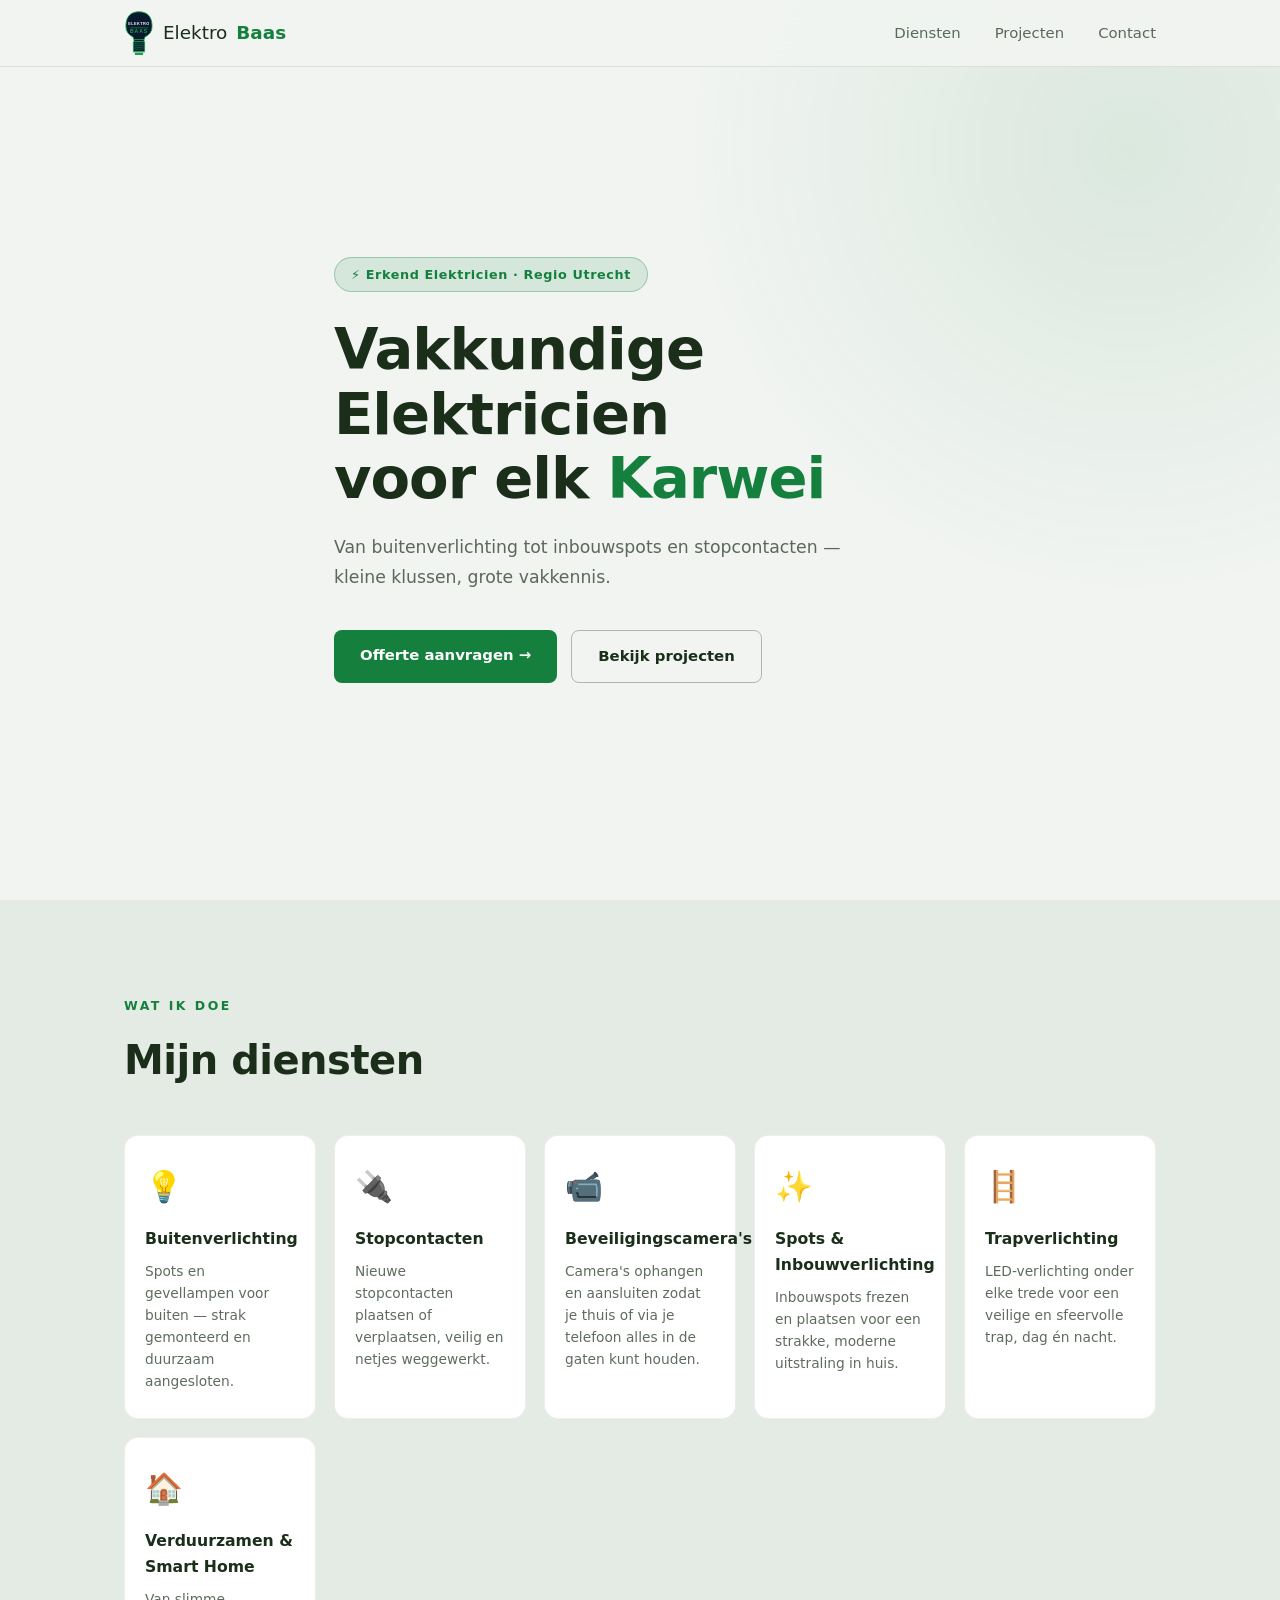
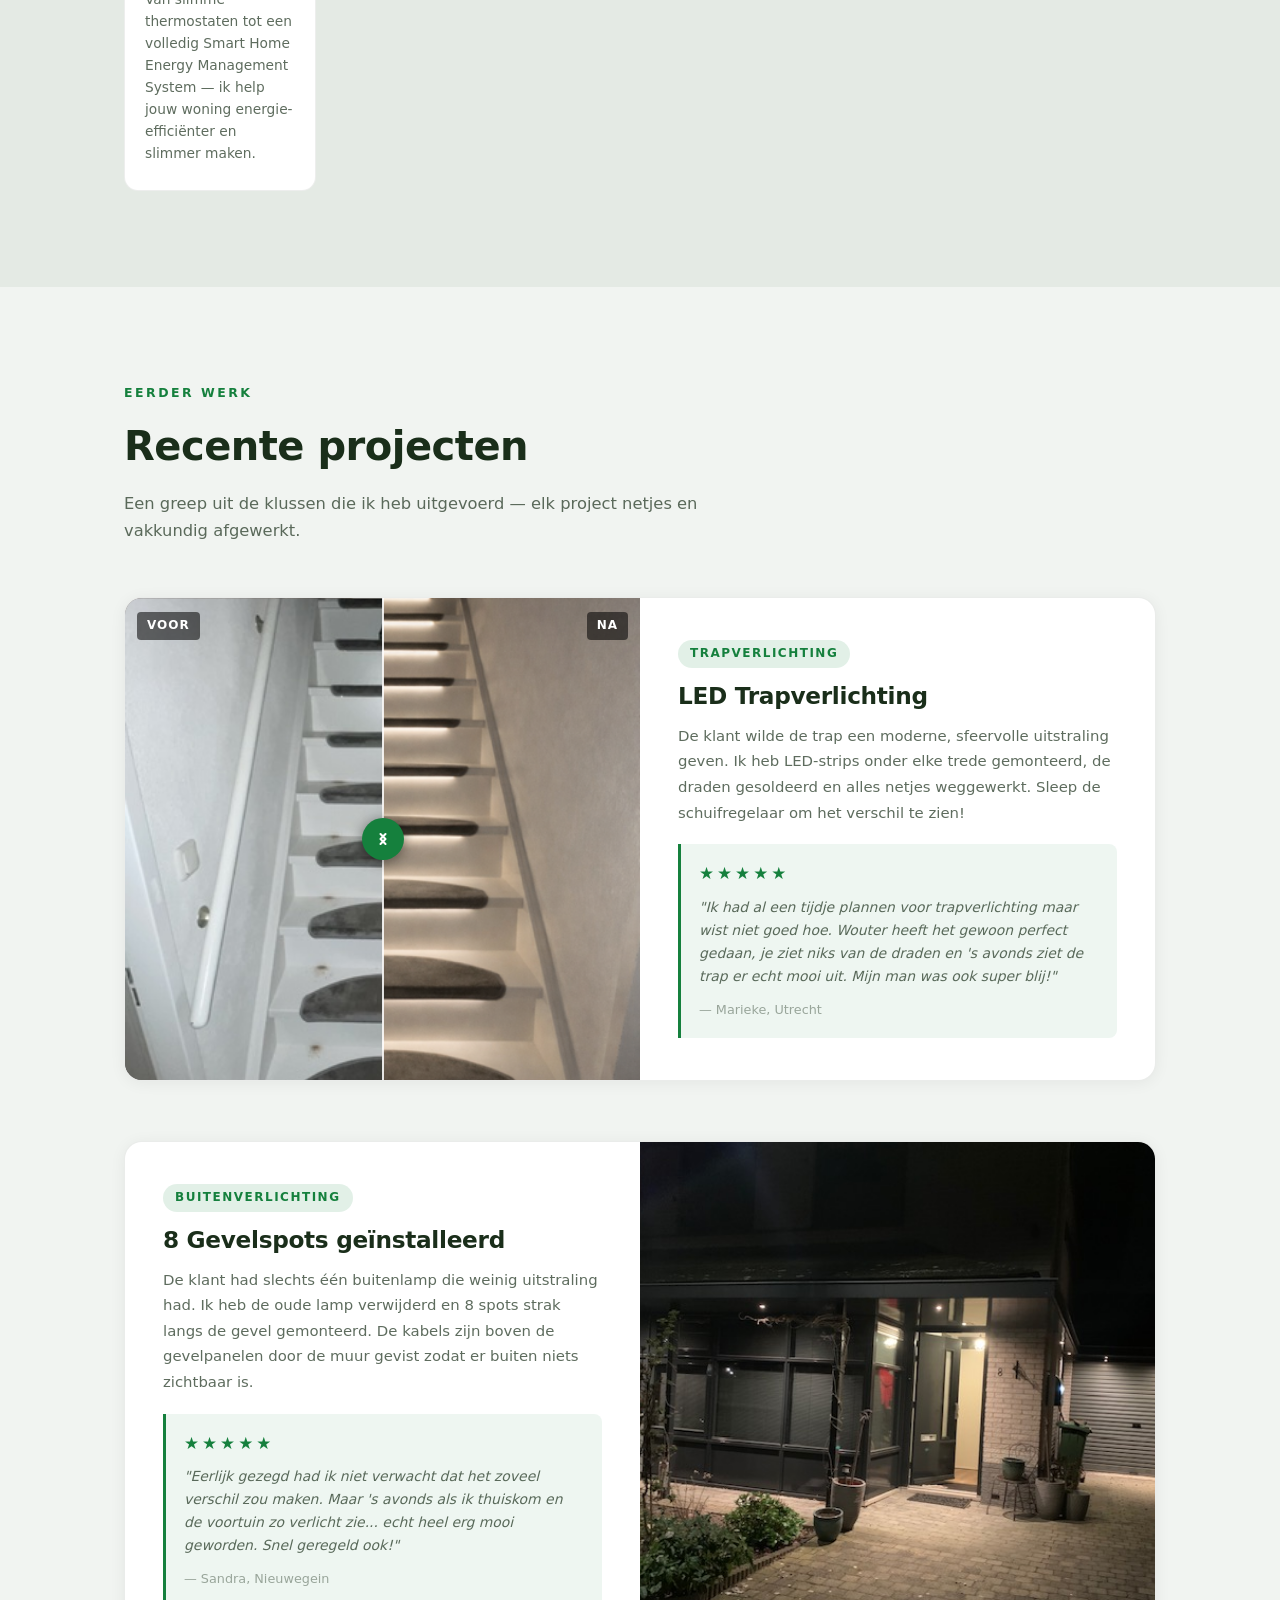
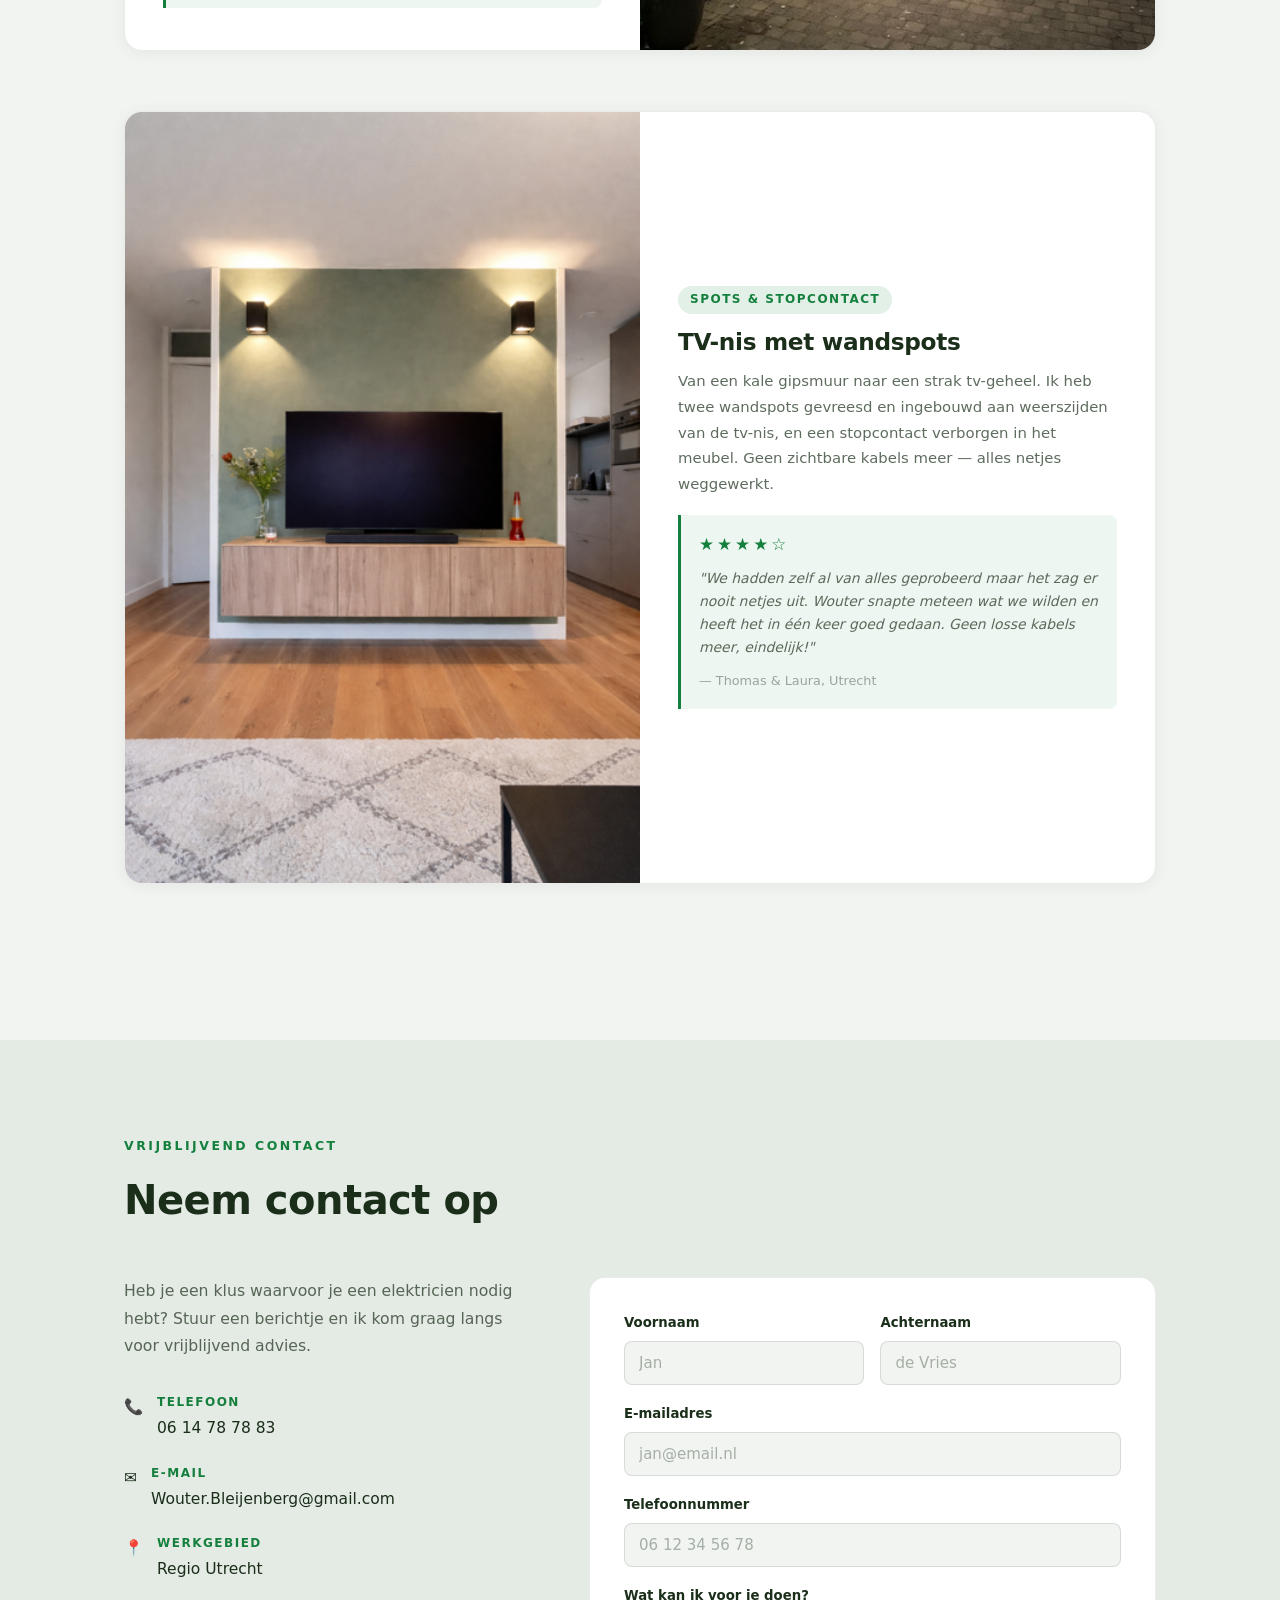
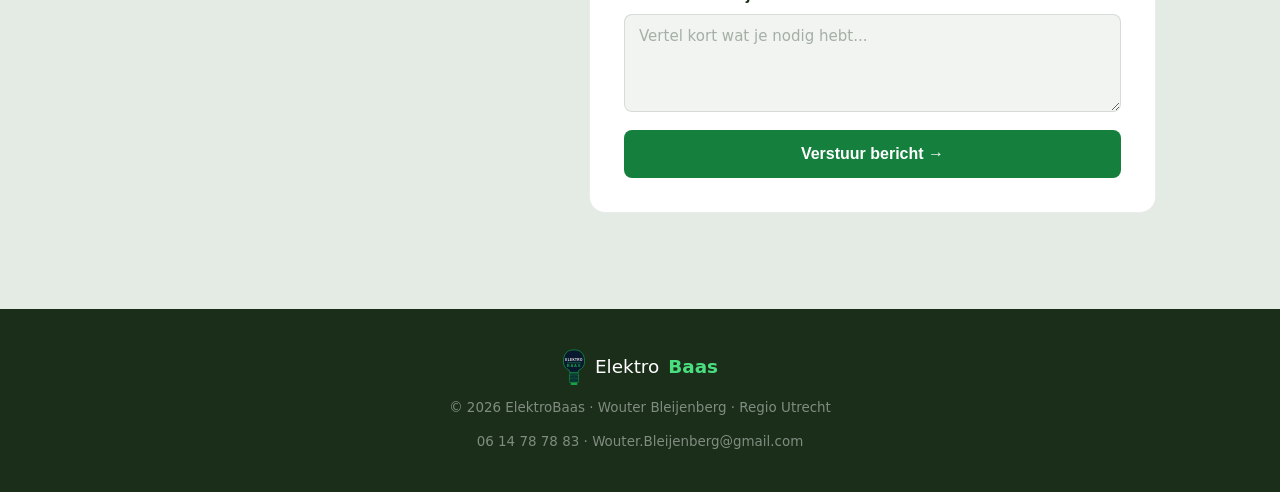
==== commit d68c84ad: "Dienst toegevoegd: Verduurzamen en Smart Home" ====
--- a/index.html
+++ b/index.html
@@ -5,6 +5,7 @@
   <meta name="viewport" content="width=device-width, initial-scale=1.0" />
   <title>ElektroBaas | Elektricien Utrecht</title>
   <link rel="stylesheet" href="style.css" />
+  <link rel="icon" type="image/svg+xml" href="favicon.svg" />
 </head>
 <body>
 
@@ -94,6 +95,12 @@
           <p>LED-verlichting onder elke trede voor een veilige en sfeervolle trap, dag én nacht.</p>
         </div>
 
+        <div class="dienst-card">
+          <div class="dienst-icon">🏠</div>
+          <h3>Verduurzamen & Smart Home</h3>
+          <p>Van slimme thermostaten tot een volledig Smart Home Energy Management System — ik help jouw woning energie-efficiënter en slimmer maken.</p>
+        </div>
+
       </div>
     </div>
   </section>
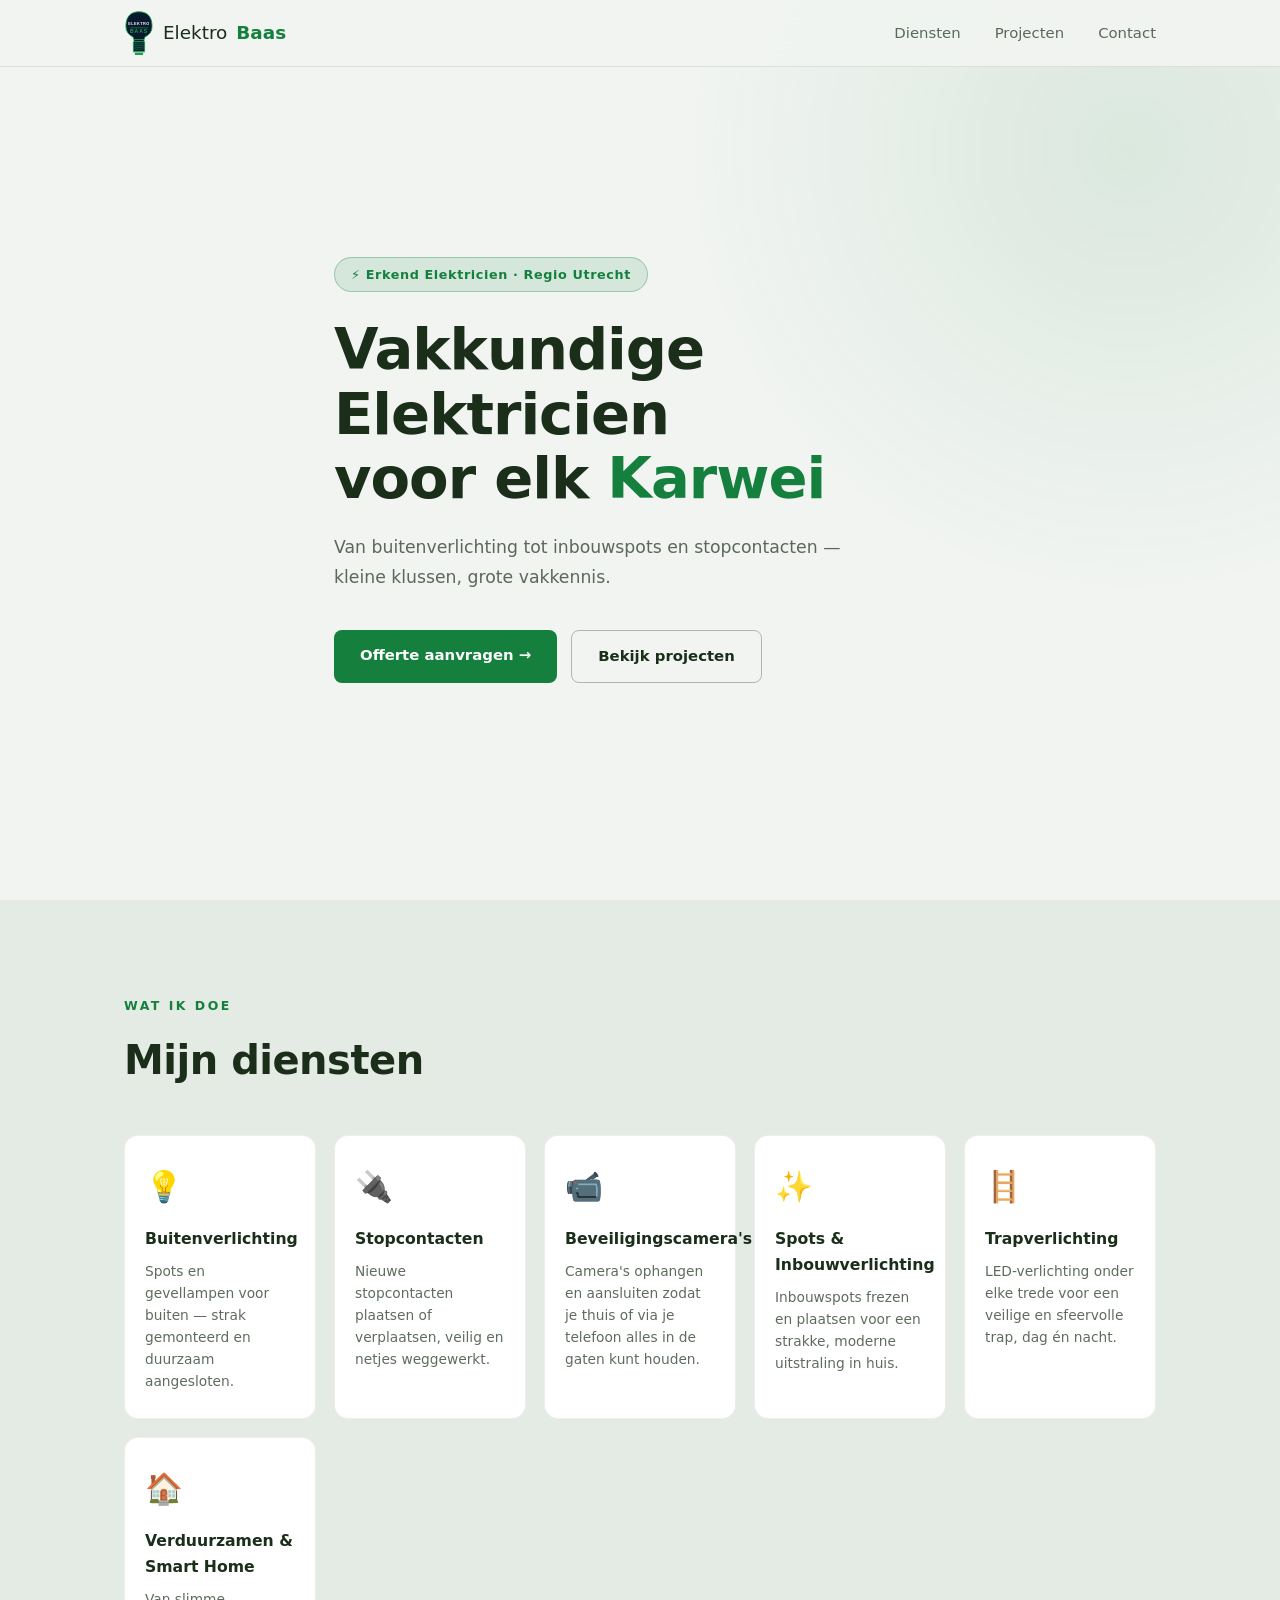
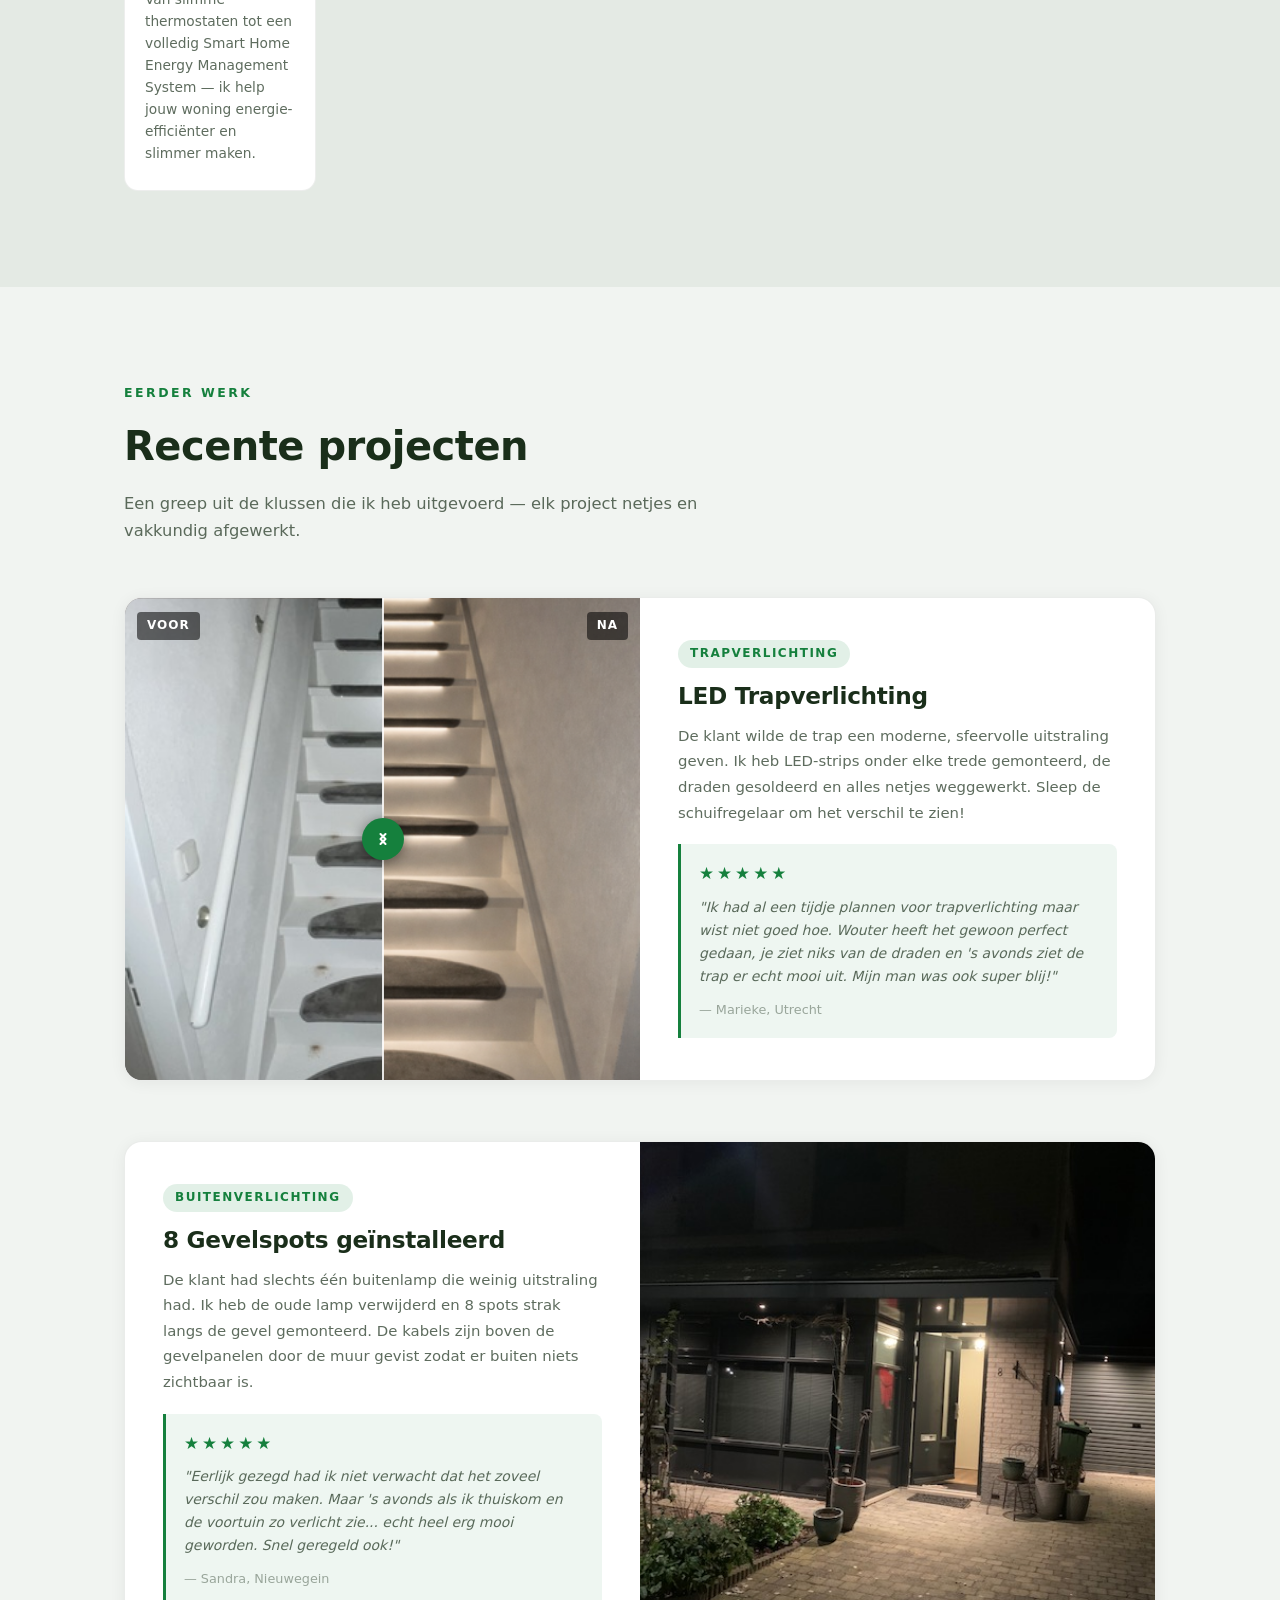
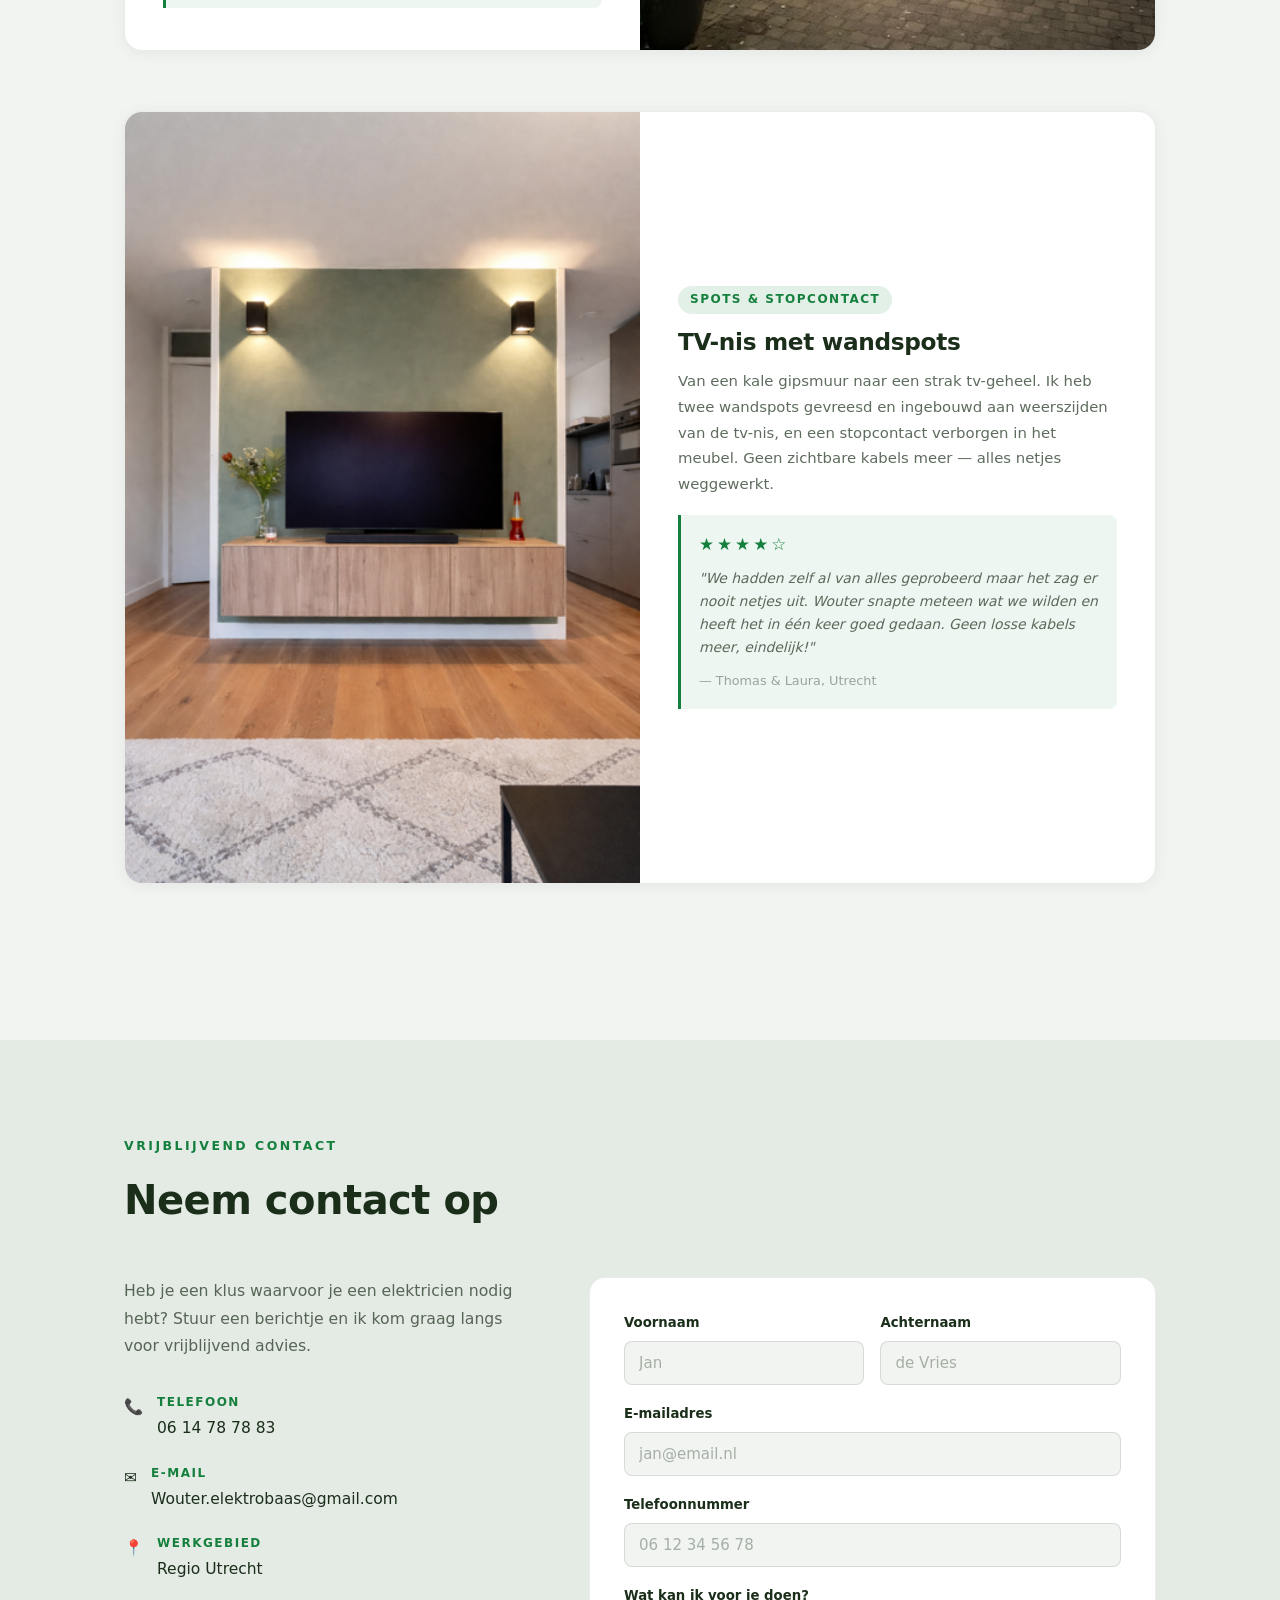
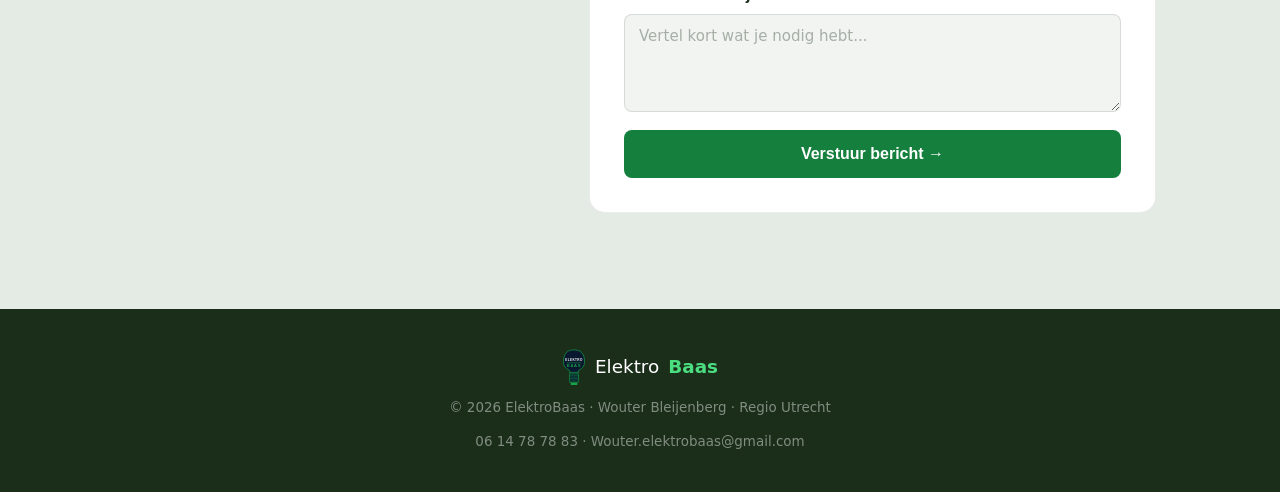
==== commit 53aeee8c: "E-mailadres gewijzigd naar Wouter.elektrobaas@gmail.com" ====
--- a/index.html
+++ b/index.html
@@ -203,7 +203,7 @@
               <span class="ci-icon">✉️</span>
               <div>
                 <strong>E-mail</strong>
-                <a href="mailto:Wouter.Bleijenberg@gmail.com">Wouter.Bleijenberg@gmail.com</a>
+                <a href="mailto:Wouter.elektrobaas@gmail.com">Wouter.elektrobaas@gmail.com</a>
               </div>
             </div>
             <div class="contact-item">
@@ -267,7 +267,7 @@
         Elektro<strong>Baas</strong>
       </a>
       <p>© 2026 ElektroBaas · Wouter Bleijenberg · Regio Utrecht</p>
-      <p><a href="tel:0614787883">06 14 78 78 83</a> · <a href="mailto:Wouter.Bleijenberg@gmail.com">Wouter.Bleijenberg@gmail.com</a></p>
+      <p><a href="tel:0614787883">06 14 78 78 83</a> · <a href="mailto:Wouter.elektrobaas@gmail.com">Wouter.elektrobaas@gmail.com</a></p>
     </div>
   </footer>
 
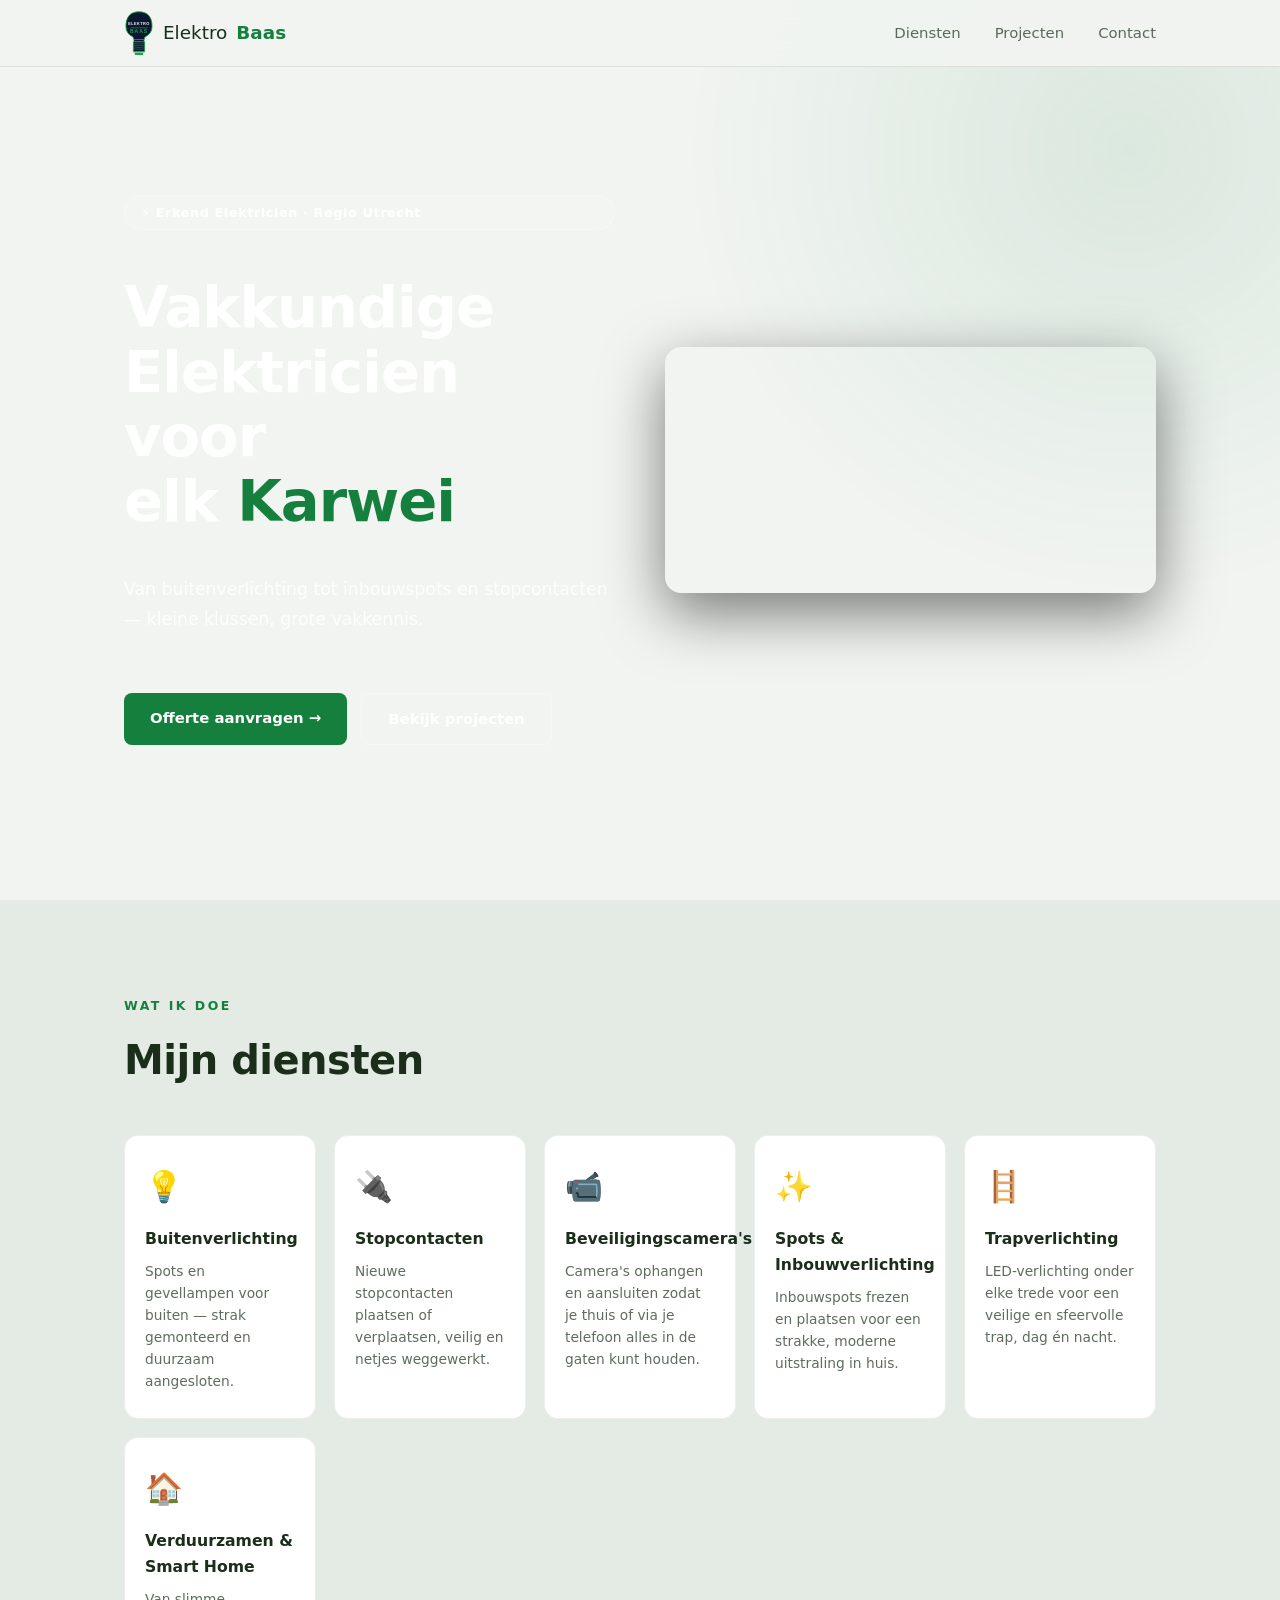
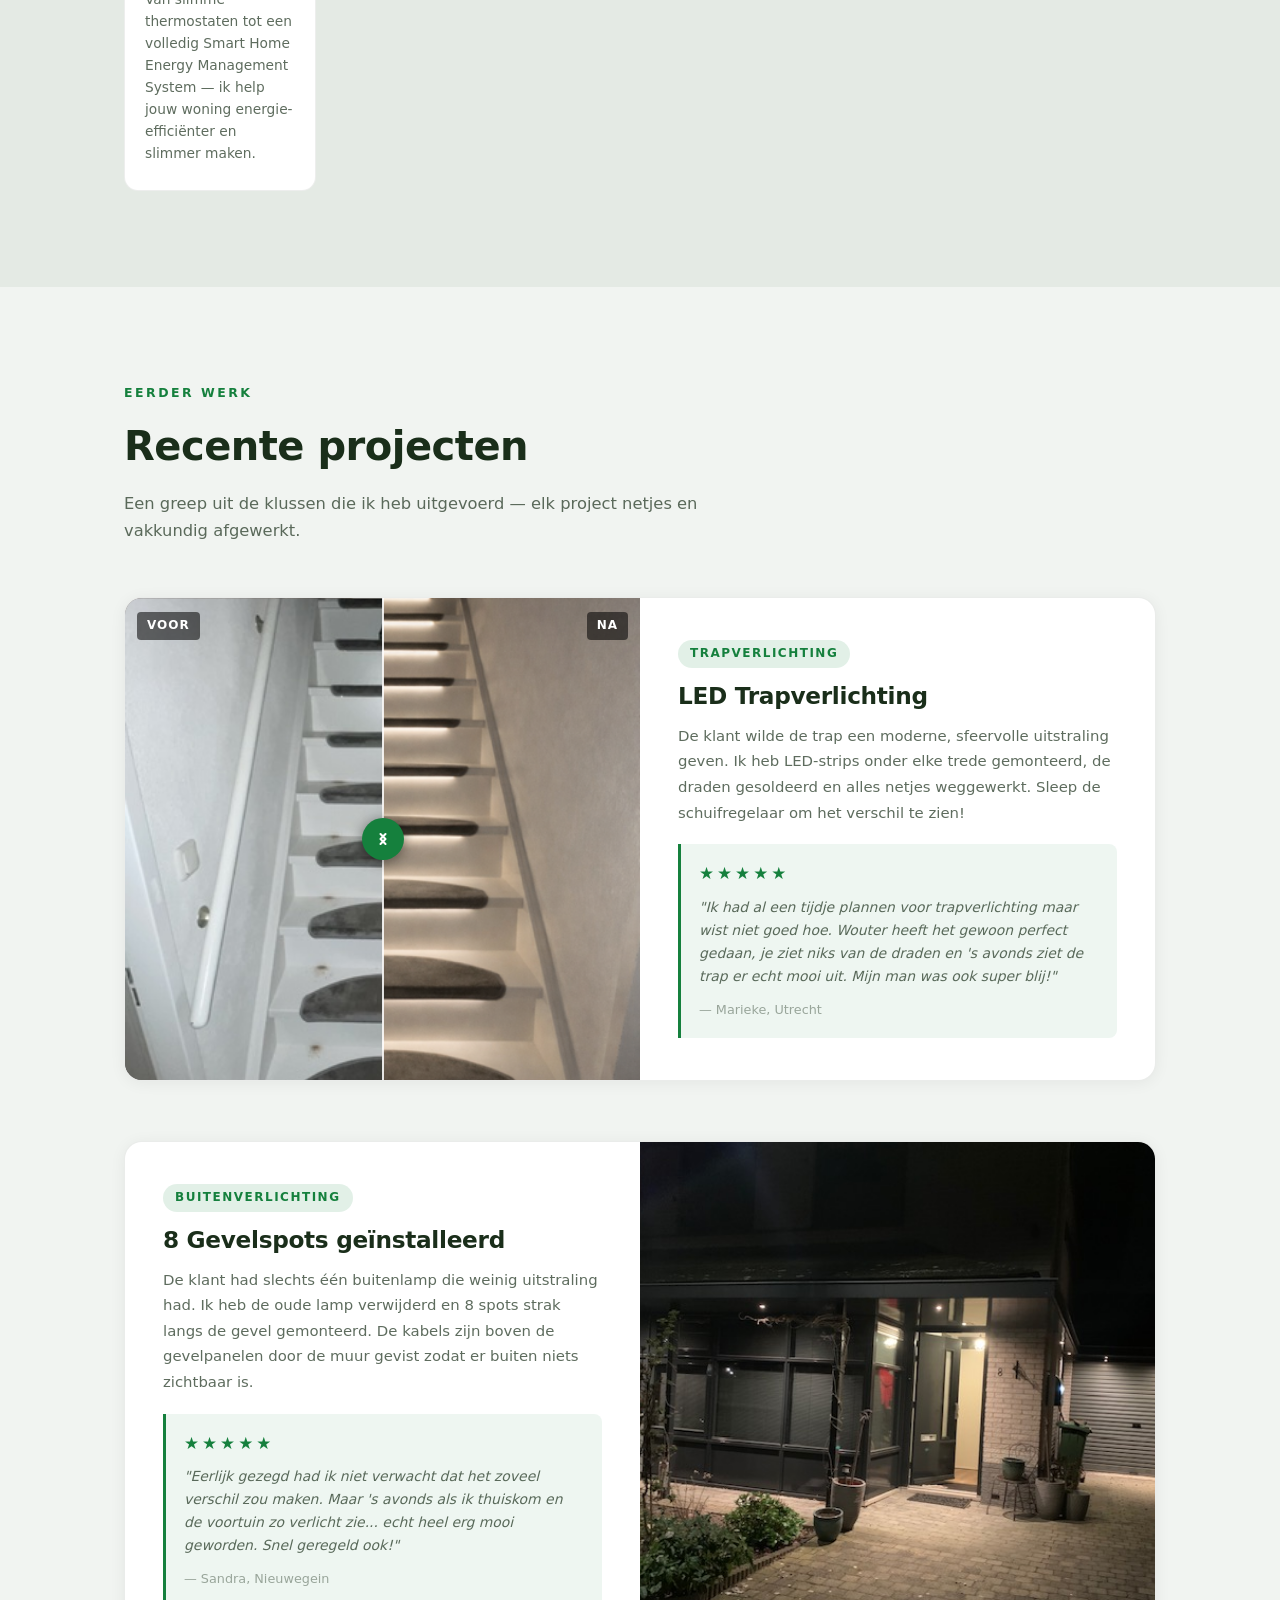
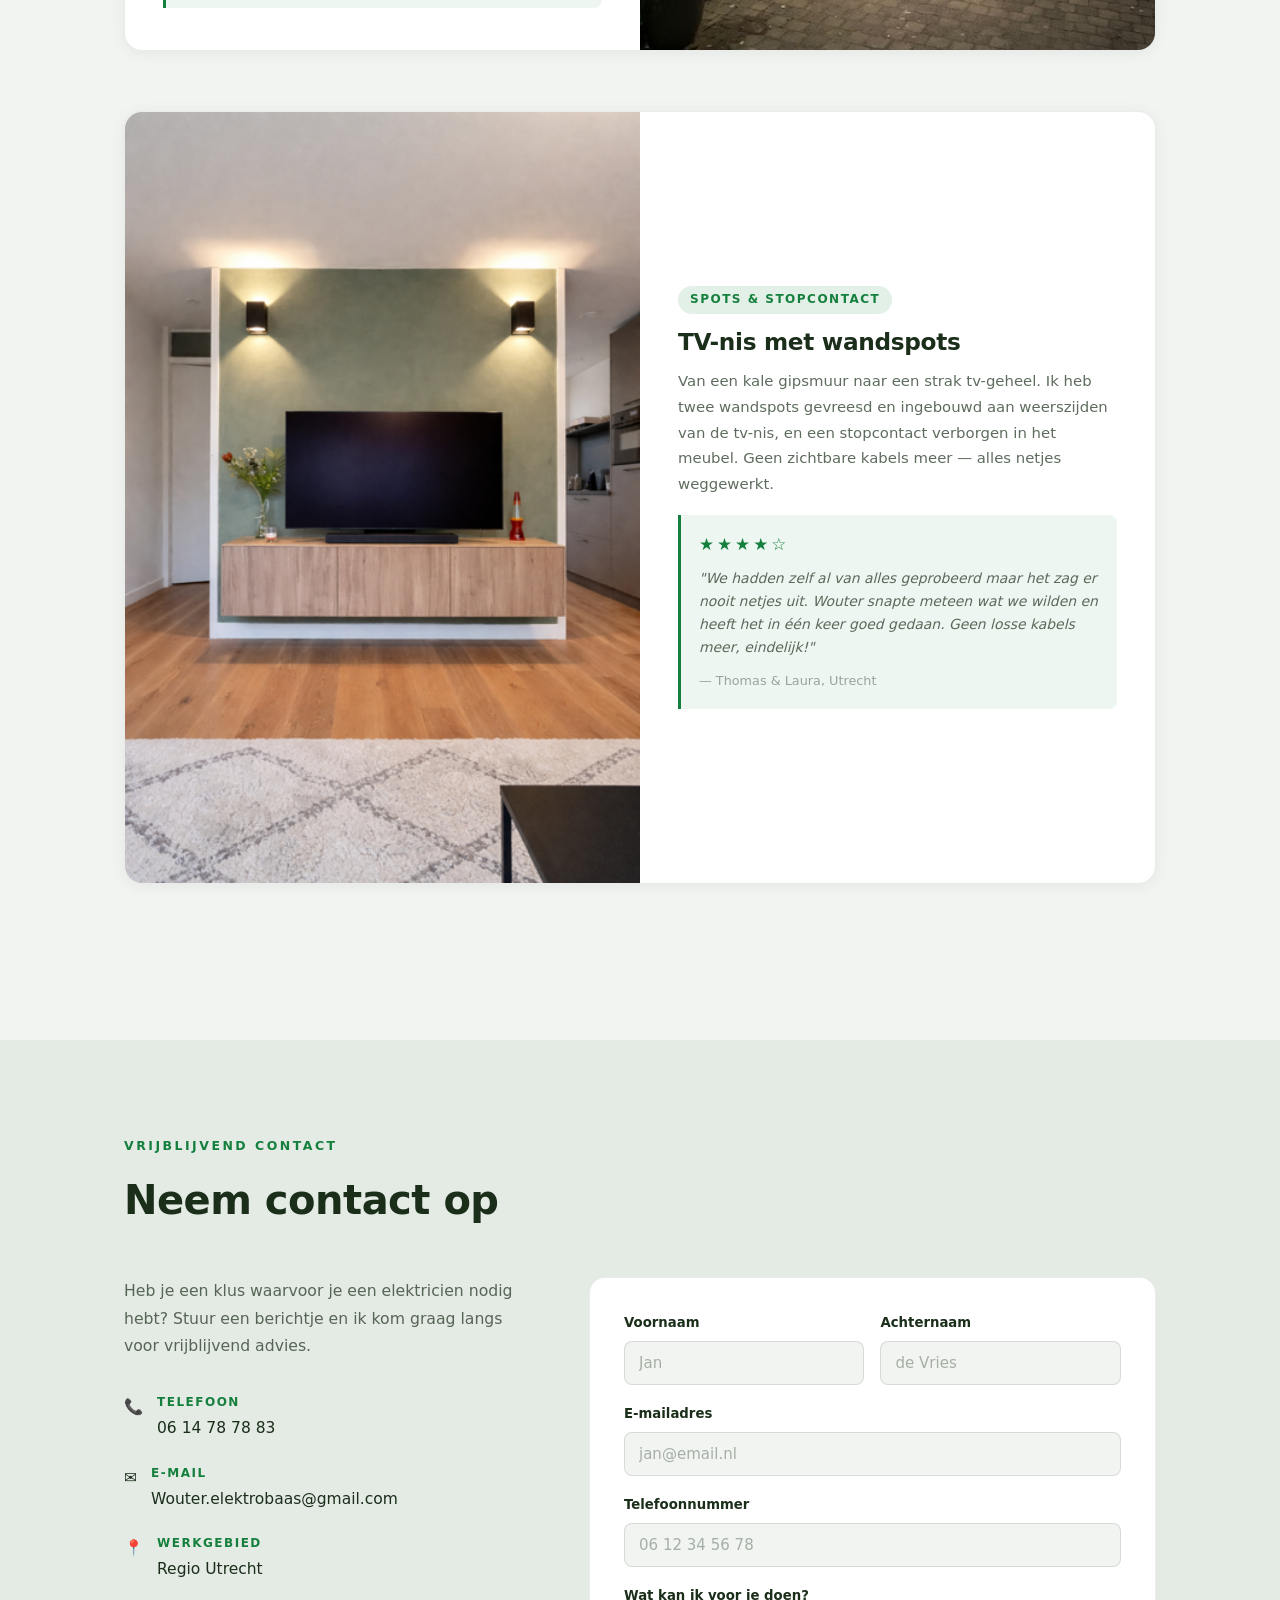
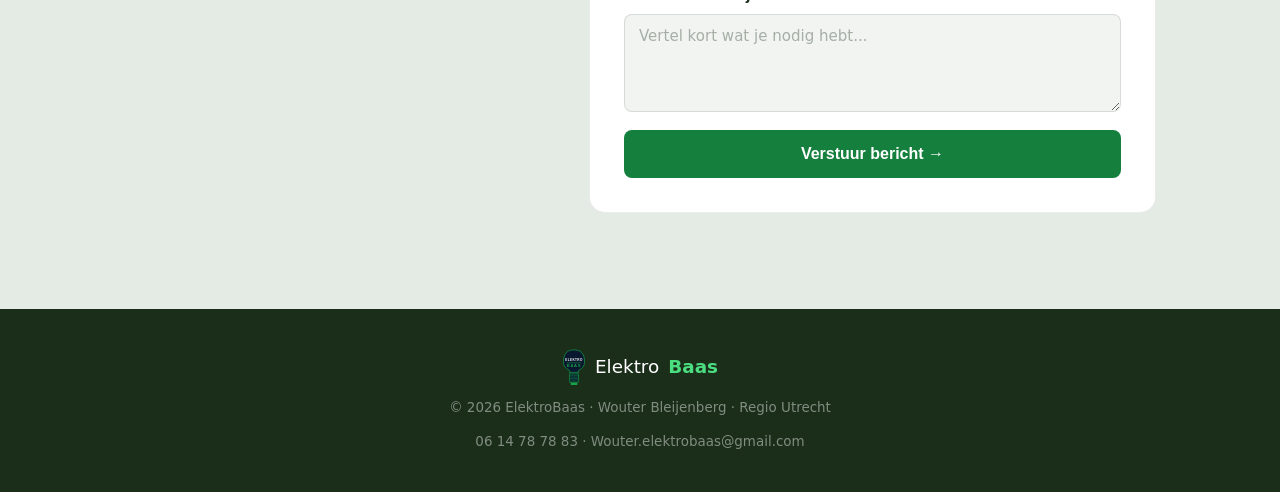
==== commit a27d4f2d: "Hero aangepast: tekst links, video rechts" ====
--- a/index.html
+++ b/index.html
@@ -48,12 +48,19 @@
   <!-- ── HERO ── -->
   <section class="hero">
     <div class="container hero-content">
-      <span class="badge">⚡ Erkend Elektricien · Regio Utrecht</span>
-      <h1>Vakkundige Elektricien<br>voor elk <span class="accent">Karwei</span></h1>
-      <p>Van buitenverlichting tot inbouwspots en stopcontacten —<br>kleine klussen, grote vakkennis.</p>
-      <div class="hero-btns">
-        <a href="#contact" class="btn-primary">Offerte aanvragen →</a>
-        <a href="#projecten" class="btn-outline">Bekijk projecten</a>
+      <div class="hero-text">
+        <span class="badge">⚡ Erkend Elektricien · Regio Utrecht</span>
+        <h1>Vakkundige<br>Elektricien voor<br>elk <span class="accent">Karwei</span></h1>
+        <p>Van buitenverlichting tot inbouwspots en stopcontacten — kleine klussen, grote vakkennis.</p>
+        <div class="hero-btns">
+          <a href="#contact" class="btn-primary">Offerte aanvragen →</a>
+          <a href="#projecten" class="btn-outline">Bekijk projecten</a>
+        </div>
+      </div>
+      <div class="hero-video-wrap">
+        <video autoplay muted loop playsinline>
+          <source src="1.mp4" type="video/mp4">
+        </video>
       </div>
     </div>
   </section>
--- a/style.css
+++ b/style.css
@@ -123,9 +123,36 @@
   align-items: center;
   padding: 110px 0 70px;
   position: relative;
+  overflow: hidden;
   z-index: 1;
 }
-.hero-content { max-width: 660px; }
+
+.hero-content {
+  display: grid;
+  grid-template-columns: 1fr 1fr;
+  gap: 50px;
+  align-items: center;
+  width: 100%;
+}
+
+.hero-text {
+  display: flex;
+  flex-direction: column;
+  gap: 20px;
+}
+
+.hero-video-wrap {
+  border-radius: 16px;
+  overflow: hidden;
+  box-shadow: 0 20px 60px rgba(0,0,0,0.5);
+}
+
+.hero-video-wrap video {
+  width: 100%;
+  display: block;
+  object-fit: cover;
+  max-height: 520px;
+}
 
 .badge {
   display: inline-block;
@@ -146,15 +173,26 @@
   line-height: 1.12;
   letter-spacing: -1px;
   margin-bottom: 20px;
-  color: var(--white);
+  color: #ffffff;
 }
 .accent { color: var(--accent); }
 
 .hero p {
   font-size: 1.08rem;
-  color: var(--white70);
+  color: rgba(255,255,255,0.85);
   margin-bottom: 38px;
   line-height: 1.75;
+}
+
+.hero .badge {
+  background: rgba(255,255,255,0.12);
+  color: #ffffff;
+  border: 1px solid rgba(255,255,255,0.30);
+}
+
+.hero .btn-outline {
+  color: #ffffff;
+  border-color: rgba(255,255,255,0.4);
 }
 
 .hero-btns { display: flex; gap: 14px; flex-wrap: wrap; }
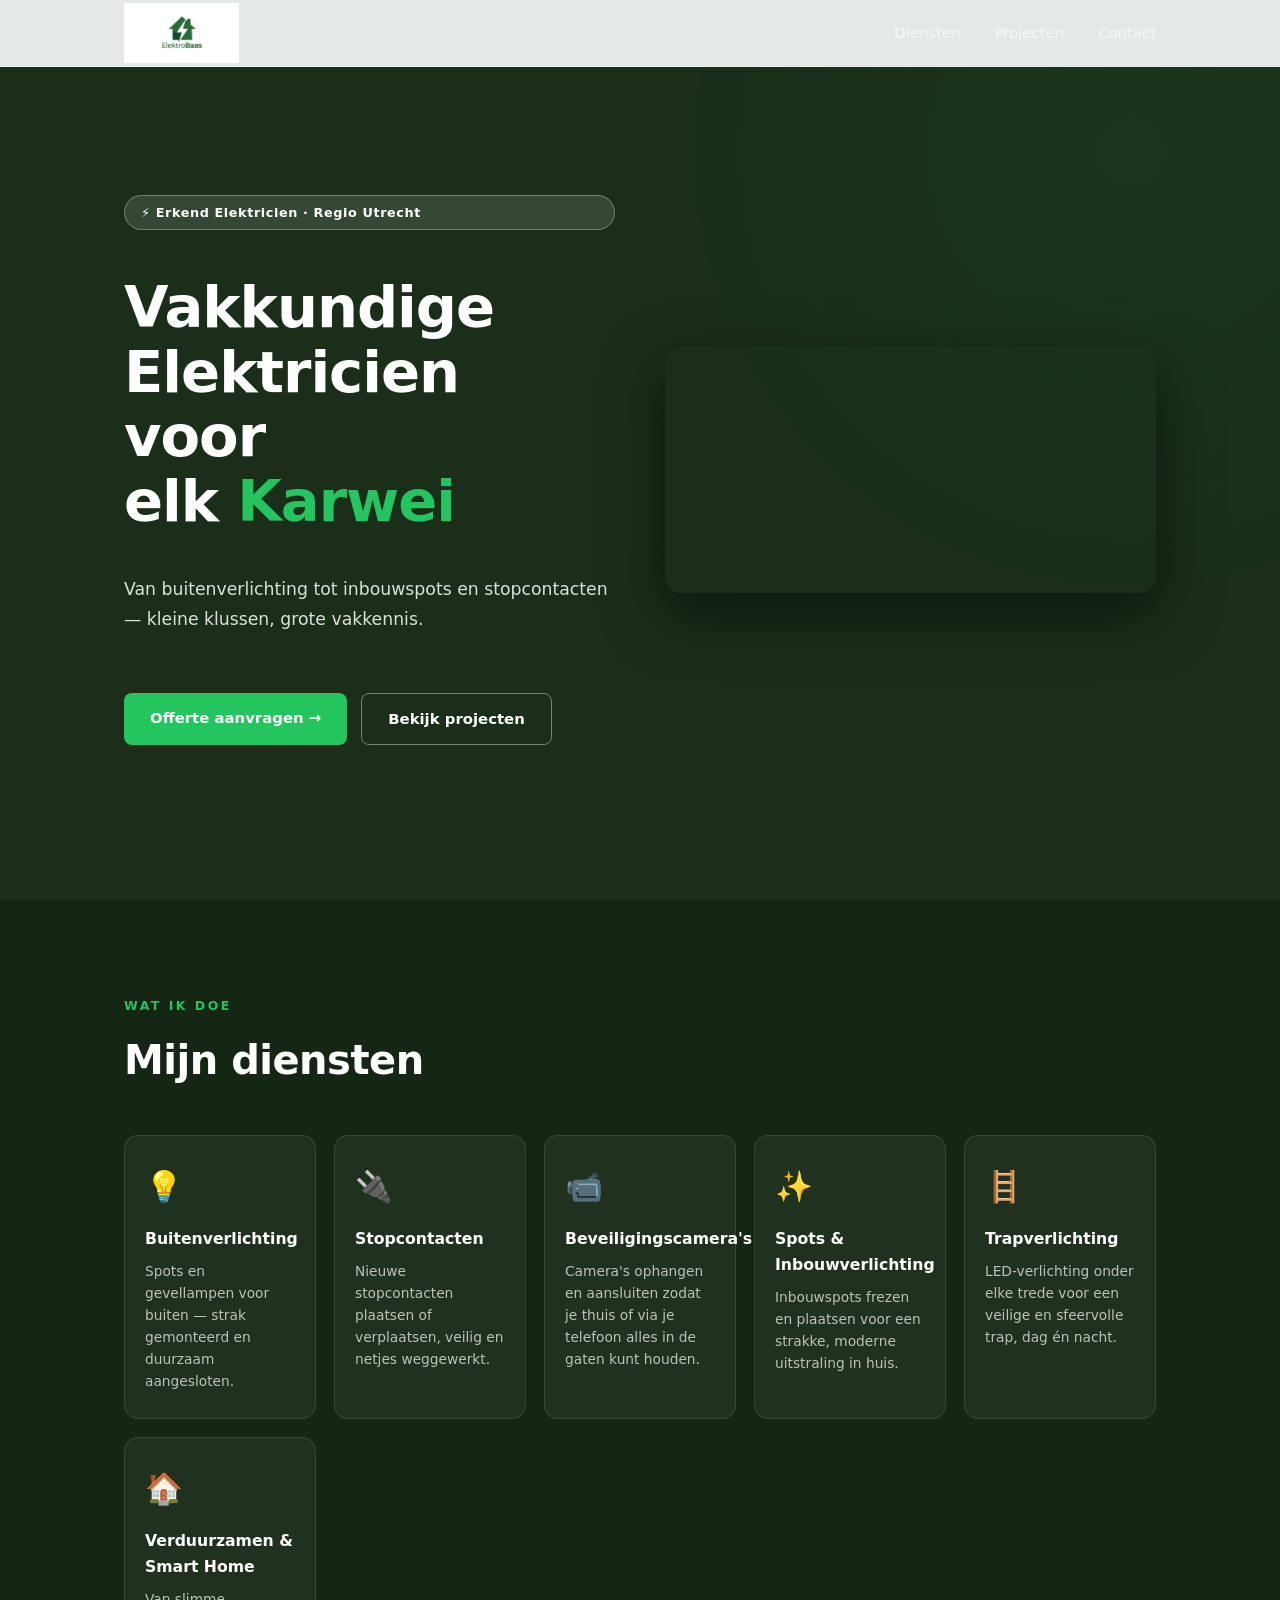
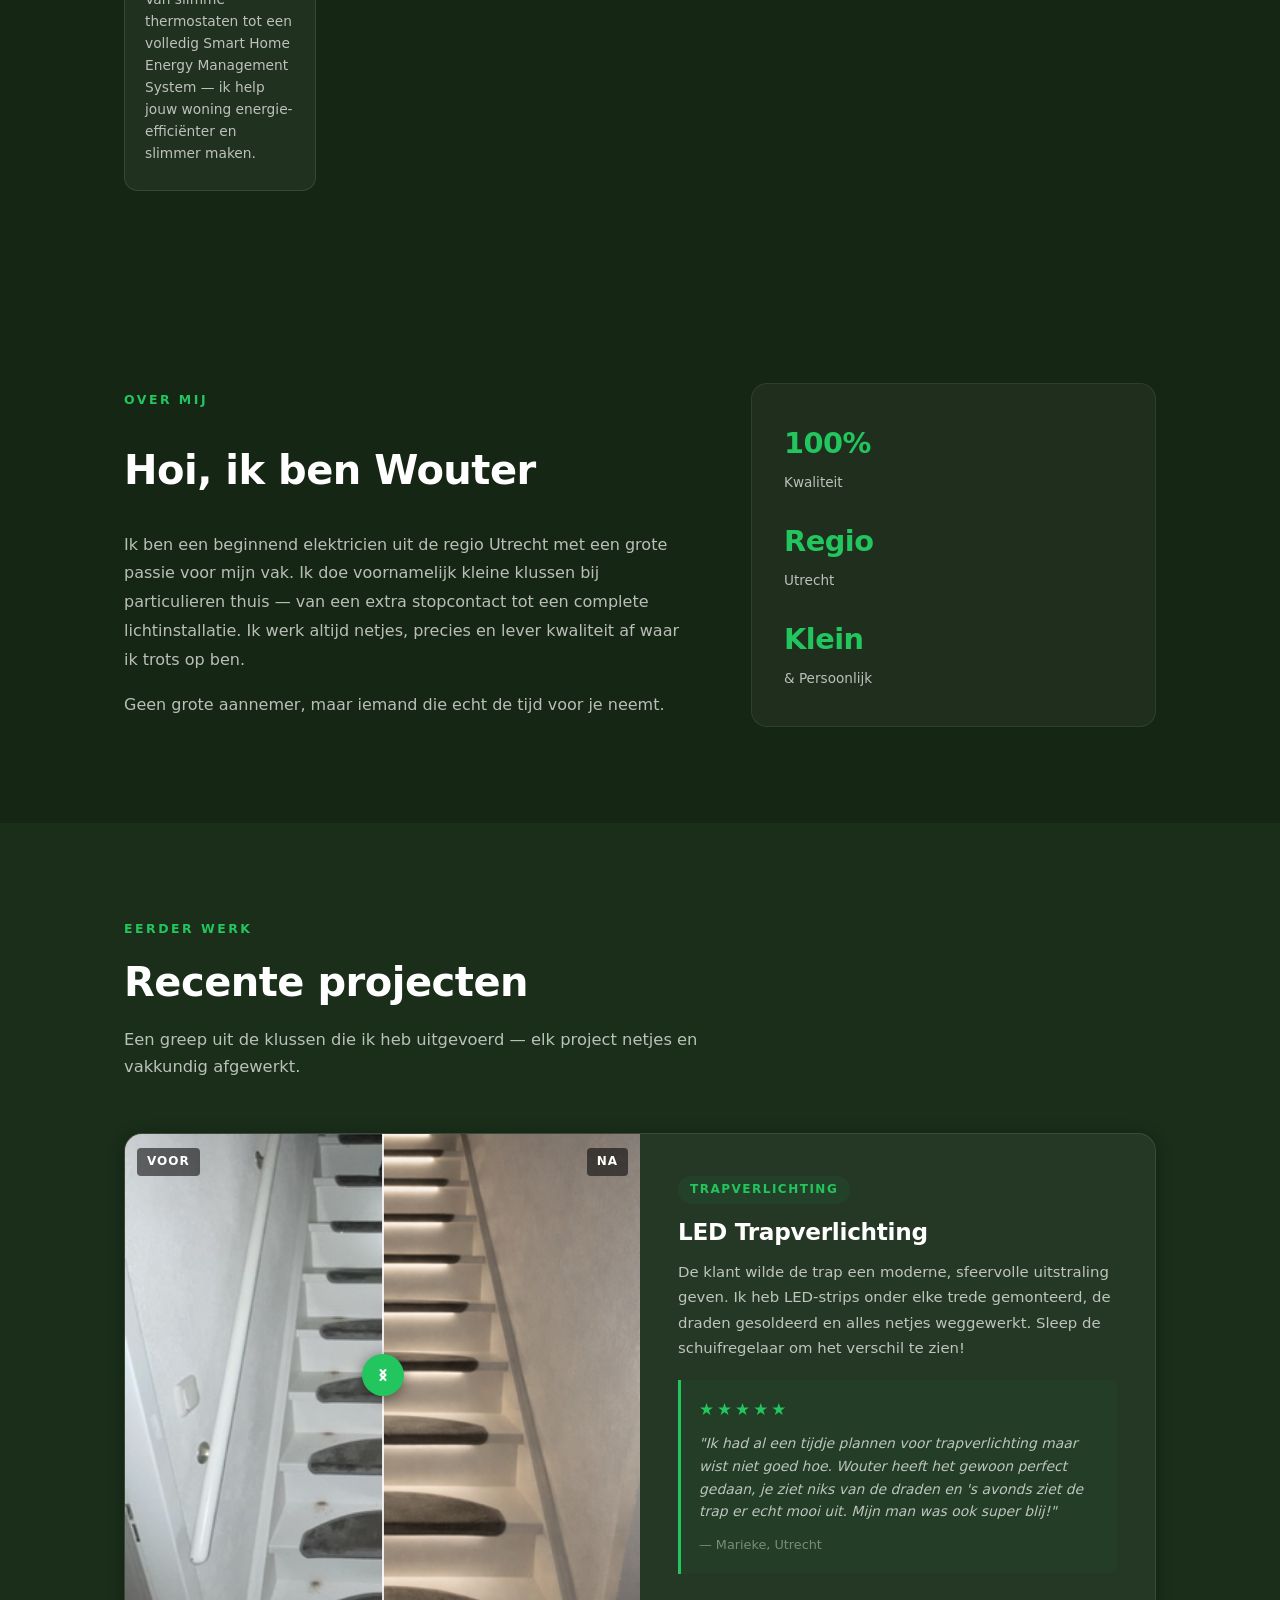
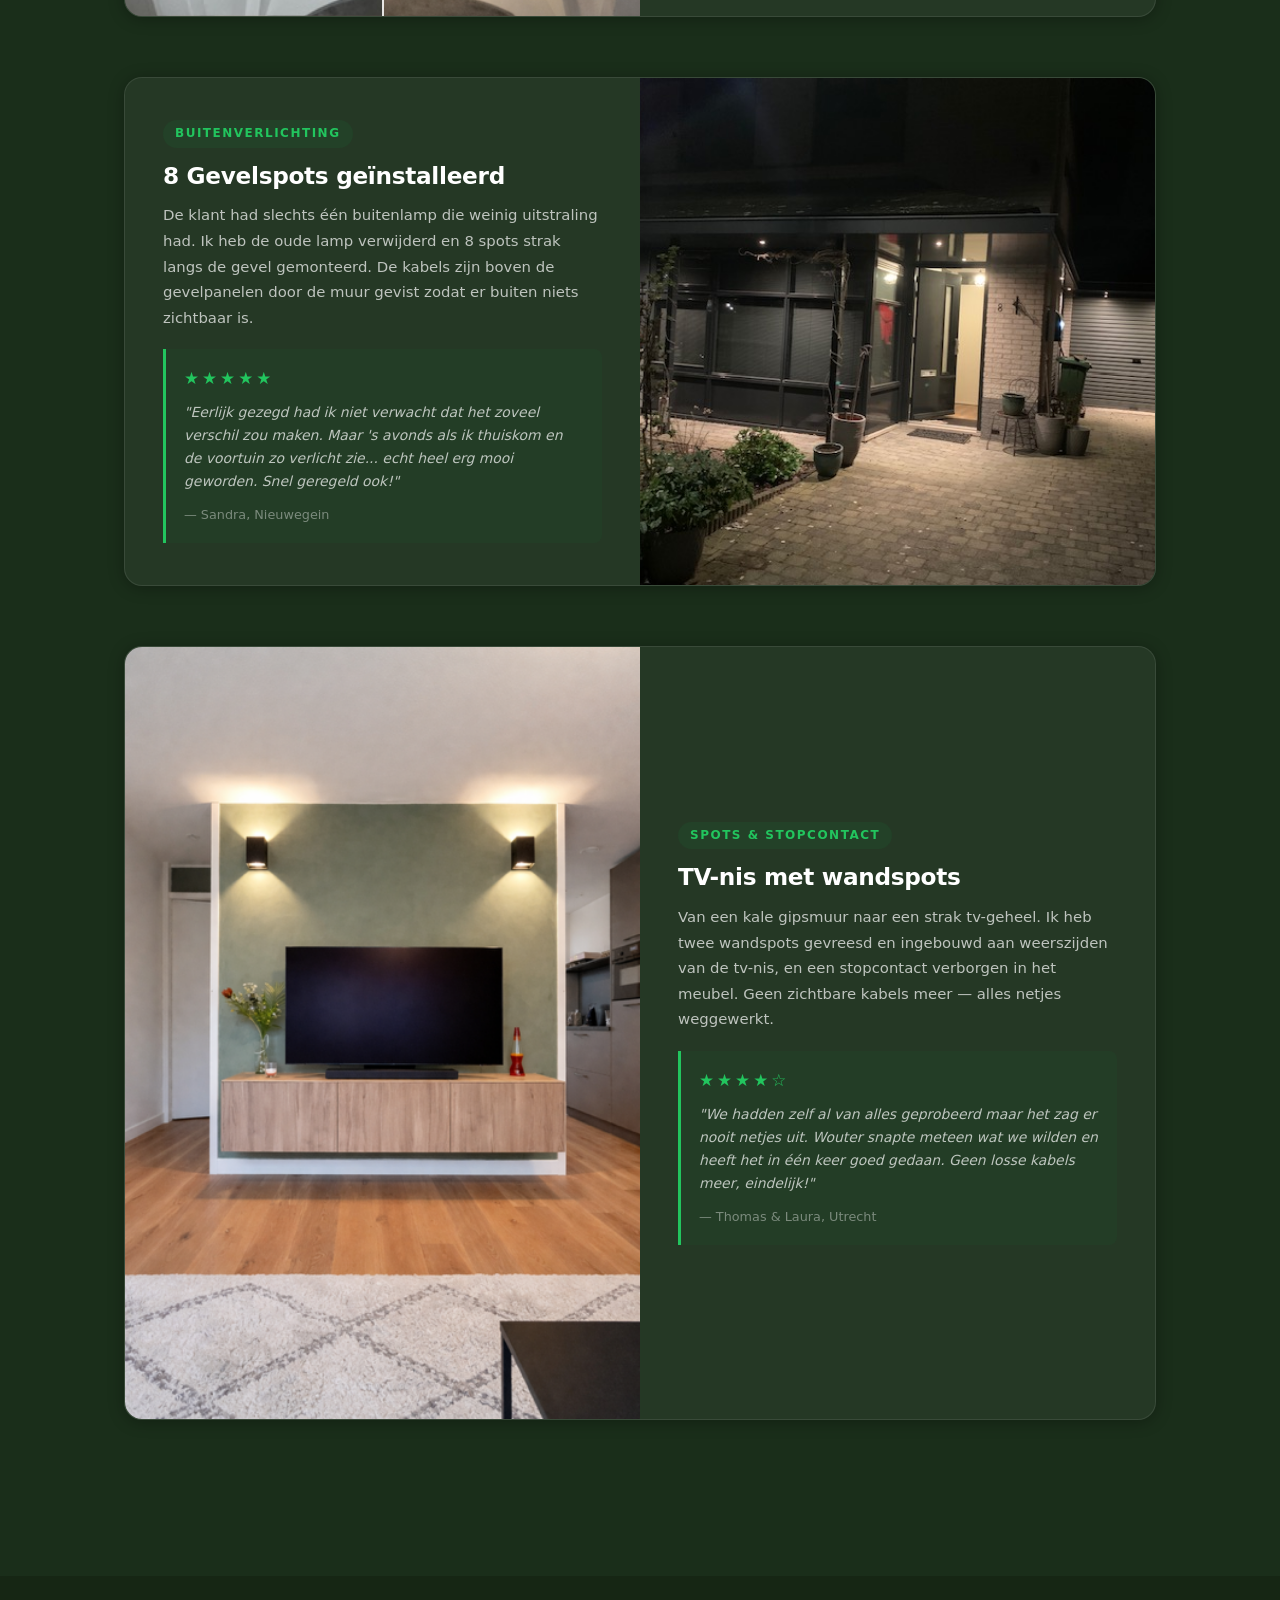
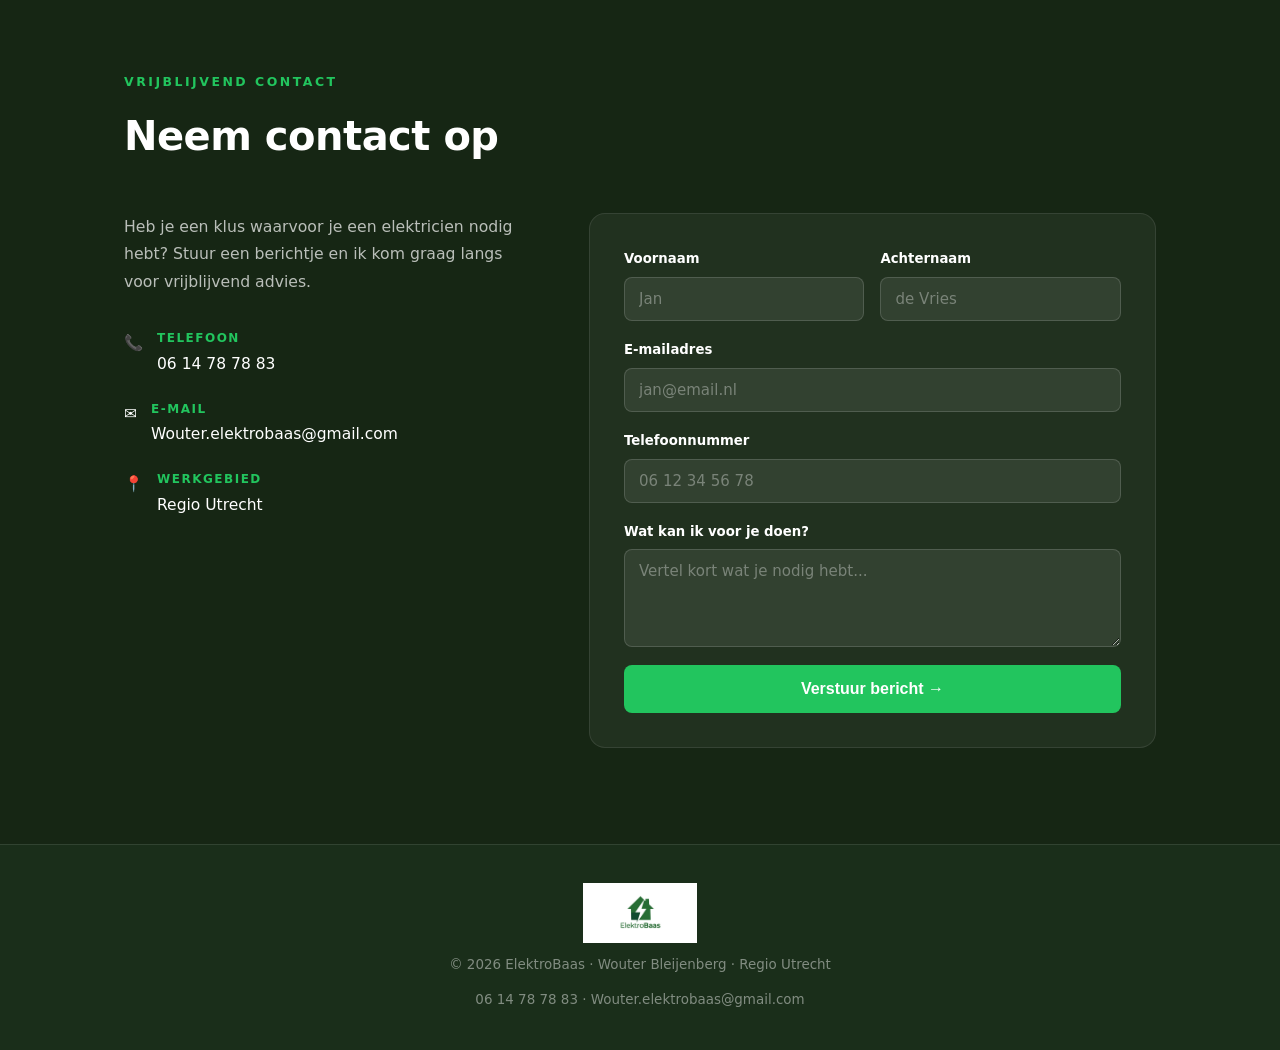
==== commit 654d54f5: "Kleuren, logo en Over mij sectie bijgewerkt" ====
--- a/index.html
+++ b/index.html
@@ -1,4 +1,4 @@
-<!DOCTYPE html>
+﻿<!DOCTYPE html>
 <html lang="nl">
 <head>
   <meta charset="UTF-8" />
@@ -13,21 +13,7 @@
   <nav class="navbar">
     <div class="container nav-inner">
       <a href="#" class="logo">
-        <svg width="30" height="46" viewBox="0 0 100 155" xmlns="http://www.w3.org/2000/svg">
-          <path d="M50,6 C90,6 94,38 94,56 Q94,80 70,91 L67,100 L33,100 L30,91 Q6,80 6,56 C6,38 10,6 50,6 Z" fill="#09182e" stroke="#16a34a" stroke-width="2.8" stroke-linejoin="round"/>
-          <text x="50" y="52" text-anchor="middle" font-family="Segoe UI,sans-serif" font-weight="900" font-size="13" fill="white" letter-spacing="1.5">ELEKTRO</text>
-          <line x1="22" y1="60" x2="78" y2="60" stroke="#16a34a" stroke-width="2" stroke-linecap="round"/>
-          <text x="50" y="78" text-anchor="middle" font-family="Segoe UI,sans-serif" font-weight="900" font-size="17" fill="#16a34a" letter-spacing="3">BAAS</text>
-          <rect x="33" y="100" width="34" height="7" rx="0" fill="#09182e" stroke="#16a34a" stroke-width="2.2"/>
-          <rect x="31" y="107" width="38" height="33" rx="1" fill="#09182e" stroke="#16a34a" stroke-width="2.2"/>
-          <path d="M31,113 Q50,116 69,113" fill="none" stroke="#16a34a" stroke-width="1.6" stroke-linecap="round"/>
-          <path d="M31,119 Q50,122 69,119" fill="none" stroke="#16a34a" stroke-width="1.6" stroke-linecap="round"/>
-          <path d="M31,125 Q50,128 69,125" fill="none" stroke="#16a34a" stroke-width="1.6" stroke-linecap="round"/>
-          <path d="M31,131 Q50,134 69,131" fill="none" stroke="#16a34a" stroke-width="1.6" stroke-linecap="round"/>
-          <rect x="31" y="140" width="38" height="4" rx="1" fill="#16a34a" opacity="0.5"/>
-          <rect x="36" y="144" width="28" height="8" rx="3" fill="#16a34a"/>
-        </svg>
-        Elektro<strong>Baas</strong>
+                <img src="images/logo.png" alt="ElektroBaas logo" height="60">
       </a>
       <ul class="nav-links">
         <li><a href="#diensten">Diensten</a></li>
@@ -112,6 +98,34 @@
     </div>
   </section>
 
+  <!-- ── OVER MIJ ── -->
+  <section id="over-mij" class="section over-mij-section">
+    <div class="container over-mij-inner">
+      <div class="over-mij-text">
+        <span class="section-label">Over mij</span>
+        <h2>Hoi, ik ben Wouter</h2>
+        <p>Ik ben een beginnend elektricien uit de regio Utrecht met een grote passie voor mijn vak. Ik doe voornamelijk kleine klussen bij particulieren thuis — van een extra stopcontact tot een complete lichtinstallatie. Ik werk altijd netjes, precies en lever kwaliteit af waar ik trots op ben.</p>
+        <p>Geen grote aannemer, maar iemand die echt de tijd voor je neemt.</p>
+      </div>
+      <div class="over-mij-img">
+        <div class="over-mij-stats">
+          <div class="stat">
+            <span class="stat-number">100%</span>
+            <span class="stat-label">Kwaliteit</span>
+          </div>
+          <div class="stat">
+            <span class="stat-number">Regio</span>
+            <span class="stat-label">Utrecht</span>
+          </div>
+          <div class="stat">
+            <span class="stat-number">Klein</span>
+            <span class="stat-label">& Persoonlijk</span>
+          </div>
+        </div>
+      </div>
+    </div>
+  </section>
+
   <!-- ── PROJECTEN ── -->
   <section id="projecten" class="section projecten-section">
     <div class="container">
@@ -257,21 +271,7 @@
   <footer class="footer">
     <div class="container footer-inner">
       <a href="#" class="logo">
-        <svg width="24" height="38" viewBox="0 0 100 155" xmlns="http://www.w3.org/2000/svg">
-          <path d="M50,6 C90,6 94,38 94,56 Q94,80 70,91 L67,100 L33,100 L30,91 Q6,80 6,56 C6,38 10,6 50,6 Z" fill="#09182e" stroke="#16a34a" stroke-width="2.8" stroke-linejoin="round"/>
-          <text x="50" y="52" text-anchor="middle" font-family="Segoe UI,sans-serif" font-weight="900" font-size="13" fill="white" letter-spacing="1.5">ELEKTRO</text>
-          <line x1="22" y1="60" x2="78" y2="60" stroke="#16a34a" stroke-width="2" stroke-linecap="round"/>
-          <text x="50" y="78" text-anchor="middle" font-family="Segoe UI,sans-serif" font-weight="900" font-size="17" fill="#16a34a" letter-spacing="3">BAAS</text>
-          <rect x="33" y="100" width="34" height="7" rx="0" fill="#09182e" stroke="#16a34a" stroke-width="2.2"/>
-          <rect x="31" y="107" width="38" height="33" rx="1" fill="#09182e" stroke="#16a34a" stroke-width="2.2"/>
-          <path d="M31,113 Q50,116 69,113" fill="none" stroke="#16a34a" stroke-width="1.6" stroke-linecap="round"/>
-          <path d="M31,119 Q50,122 69,119" fill="none" stroke="#16a34a" stroke-width="1.6" stroke-linecap="round"/>
-          <path d="M31,125 Q50,128 69,125" fill="none" stroke="#16a34a" stroke-width="1.6" stroke-linecap="round"/>
-          <path d="M31,131 Q50,134 69,131" fill="none" stroke="#16a34a" stroke-width="1.6" stroke-linecap="round"/>
-          <rect x="31" y="140" width="38" height="4" rx="1" fill="#16a34a" opacity="0.5"/>
-          <rect x="36" y="144" width="28" height="8" rx="3" fill="#16a34a"/>
-        </svg>
-        Elektro<strong>Baas</strong>
+                <img src="images/logo.png" alt="ElektroBaas logo" height="60">
       </a>
       <p>© 2026 ElektroBaas · Wouter Bleijenberg · Regio Utrecht</p>
       <p><a href="tel:0614787883">06 14 78 78 83</a> · <a href="mailto:Wouter.elektrobaas@gmail.com">Wouter.elektrobaas@gmail.com</a></p>
--- a/style.css
+++ b/style.css
@@ -1,13 +1,13 @@
-/* ── RESET & VARIABELEN ── */
+﻿/* ── RESET & VARIABELEN ── */
 *, *::before, *::after { box-sizing: border-box; margin: 0; padding: 0; }
 
 :root {
-  --bg:      #f1f4f1;
-  --bg2:     #e4eae4;
-  --accent:  #15803d;
-  --white:   #1a2e1a;
-  --white70: rgba(26,46,26,0.70);
-  --white40: rgba(26,46,26,0.40);
+  --bg:      #1a2e1a;
+  --bg2:     #162614;
+  --accent:  #22c55e;
+  --white:   #ffffff;
+  --white70: rgba(255,255,255,0.70);
+  --white40: rgba(255,255,255,0.40);
   --radius:  14px;
 }
 
@@ -54,7 +54,7 @@
   z-index: 200;
   background: rgba(241, 244, 241, 0.95);
   backdrop-filter: blur(14px);
-  border-bottom: 1px solid rgba(26,46,26,0.10);
+  border-bottom: 1px solid rgba(255,255,255,0.10);
 }
 
 .nav-inner {
@@ -111,7 +111,7 @@
   background: var(--bg2);
   padding: 18px 24px;
   gap: 18px;
-  border-top: 1px solid rgba(26,46,26,0.08);
+  border-top: 1px solid rgba(255,255,255,0.08);
 }
 .mobile-menu.open { display: flex; }
 .mobile-menu a { color: var(--white); text-decoration: none; font-size: 1.05rem; }
@@ -221,7 +221,7 @@
   text-decoration: none;
   font-weight: 600;
   font-size: 0.93rem;
-  border: 1.5px solid rgba(26,46,26,0.30);
+  border: 1.5px solid rgba(255,255,255,0.25);
   transition: border-color 0.2s, transform 0.15s;
 }
 .btn-outline:hover { border-color: var(--accent); transform: translateY(-2px); }
@@ -271,8 +271,8 @@
 }
 
 .dienst-card {
-  background: #ffffff;
-  border: 1px solid rgba(26,46,26,0.08);
+  background: rgba(255,255,255,0.05);
+  border: 1px solid rgba(255,255,255,0.10);
   border-radius: var(--radius);
   padding: 26px 20px;
   transition: border-color 0.25s, transform 0.2s;
@@ -291,12 +291,12 @@
 .project-card {
   display: grid;
   grid-template-columns: 1fr 1fr;
-  border: 1px solid rgba(26,46,26,0.09);
+  border: 1px solid rgba(255,255,255,0.09);
   border-radius: 18px;
   overflow: hidden;
   margin-bottom: 60px;
-  background: #ffffff;
-  box-shadow: 0 2px 16px rgba(0,0,0,0.06);
+  background: rgba(255,255,255,0.05);
+  box-shadow: 0 2px 16px rgba(0,0,0,0.3);
 }
 
 .project-card-reverse .project-img { order: 2; }
@@ -457,8 +457,8 @@
 .contact-item a:hover { color: var(--accent); }
 
 .contact-form {
-  background: #ffffff;
-  border: 1px solid rgba(26,46,26,0.09);
+  background: rgba(255,255,255,0.05);
+  border: 1px solid rgba(255,255,255,0.09);
   border-radius: 16px;
   padding: 34px;
   display: flex;
@@ -471,8 +471,8 @@
 .form-group label { font-size: 0.83rem; font-weight: 600; color: var(--white); }
 
 .form-group input, .form-group textarea {
-  background: #f1f4f1;
-  border: 1px solid rgba(26,46,26,0.12);
+  background: rgba(255,255,255,0.08);
+  border: 1px solid rgba(255,255,255,0.15);
   border-radius: 8px;
   padding: 12px 14px;
   color: var(--white);
@@ -482,13 +482,13 @@
   resize: vertical;
   transition: border-color 0.2s;
 }
-.form-group input::placeholder, .form-group textarea::placeholder { color: rgba(26,46,26,0.35); }
+.form-group input::placeholder, .form-group textarea::placeholder { color: rgba(255,255,255,0.35); }
 .form-group input:focus, .form-group textarea:focus { border-color: var(--accent); }
 
 /* ── FOOTER ── */
 .footer {
   background: #1a2e1a;
-  border-top: 1px solid rgba(26,46,26,0.10);
+  border-top: 1px solid rgba(255,255,255,0.10);
   padding: 38px 0;
   position: relative;
   z-index: 1;
@@ -525,3 +525,49 @@
 @media (max-width: 380px) {
   .diensten-grid { grid-template-columns: 1fr; }
 }
+
+/* ── OVER MIJ ── */
+.over-mij-section { background: var(--bg2); }
+
+.over-mij-inner {
+  display: grid;
+  grid-template-columns: 1.4fr 1fr;
+  gap: 60px;
+  align-items: center;
+}
+
+.over-mij-text { display: flex; flex-direction: column; gap: 16px; }
+
+.over-mij-text p {
+  color: var(--white70);
+  font-size: 1rem;
+  line-height: 1.8;
+}
+
+.over-mij-stats {
+  display: flex;
+  flex-direction: column;
+  gap: 24px;
+  background: rgba(255,255,255,0.04);
+  border: 1px solid rgba(255,255,255,0.08);
+  border-radius: 16px;
+  padding: 36px 32px;
+}
+
+.stat { display: flex; flex-direction: column; gap: 4px; }
+
+.stat-number {
+  font-size: 1.8rem;
+  font-weight: 800;
+  color: var(--accent);
+  letter-spacing: -0.5px;
+}
+
+.stat-label {
+  font-size: 0.85rem;
+  color: var(--white70);
+}
+
+@media (max-width: 768px) {
+  .over-mij-inner { grid-template-columns: 1fr; }
+}
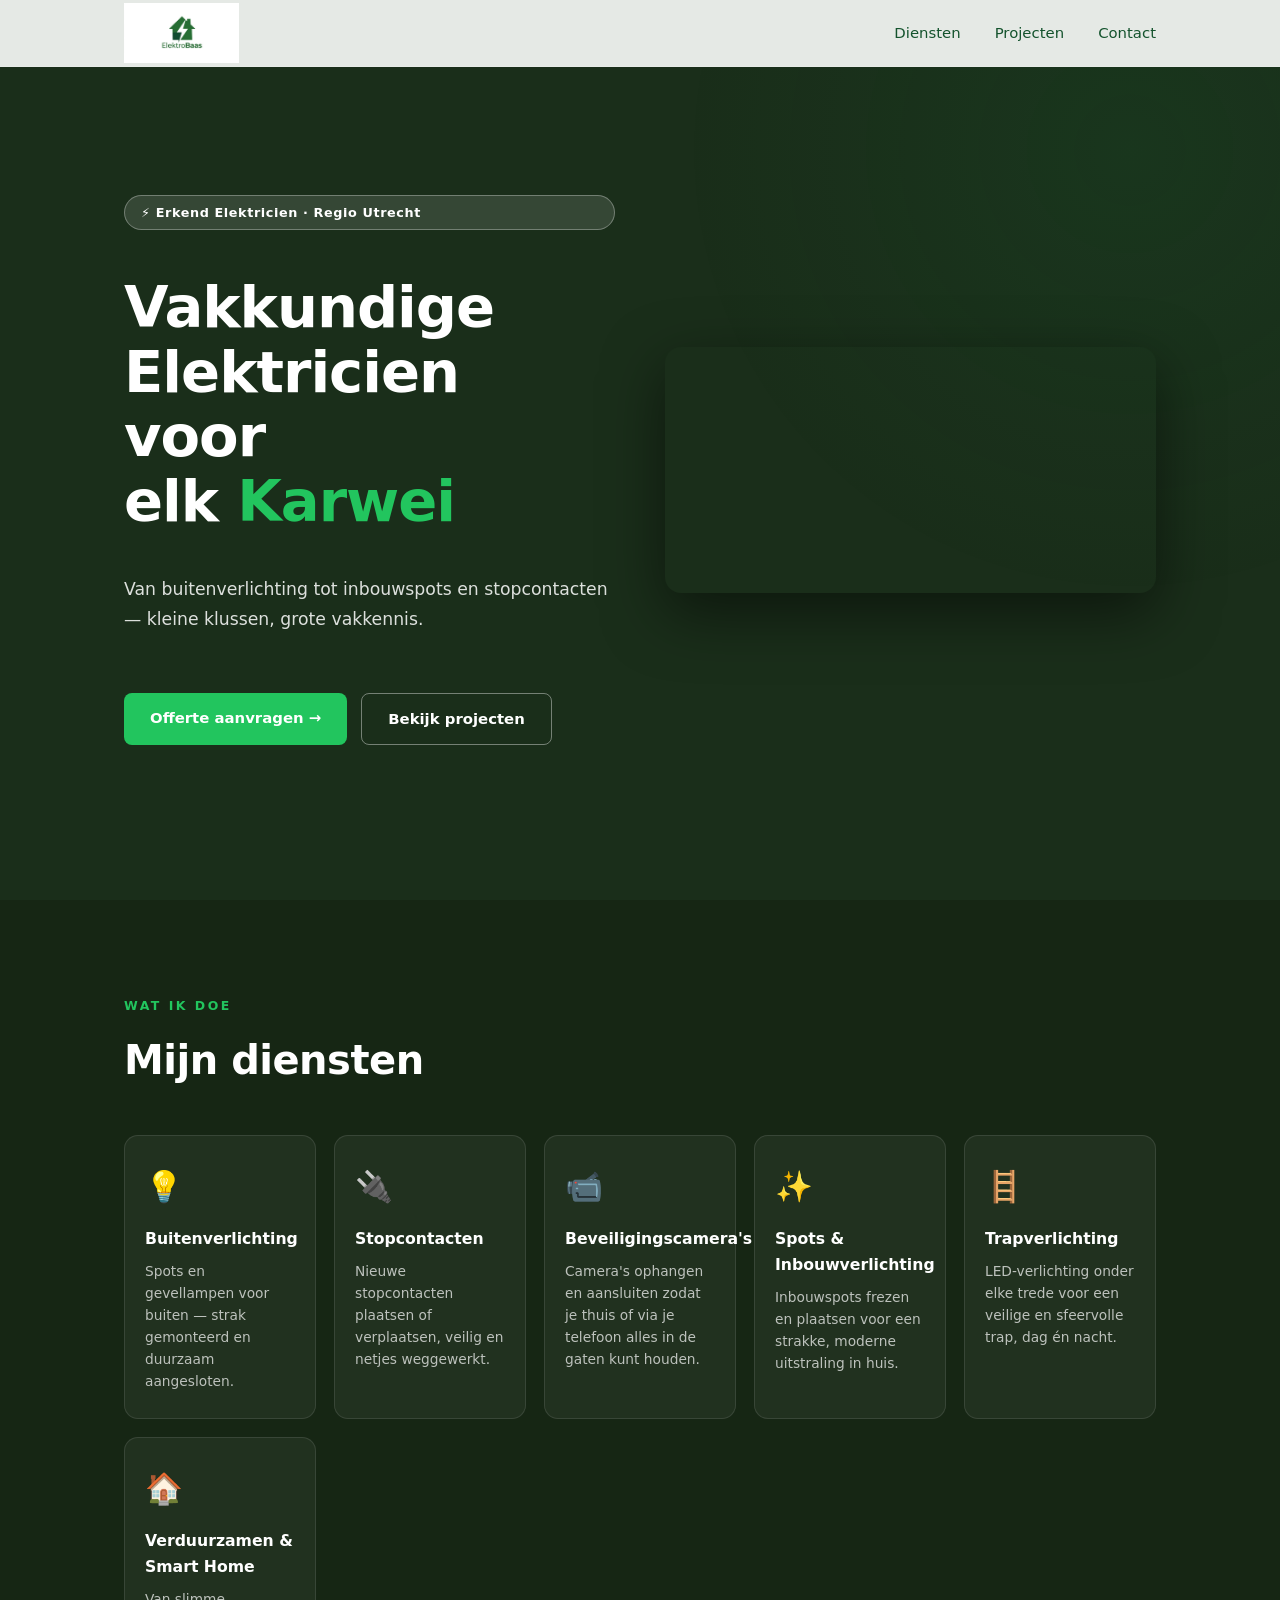
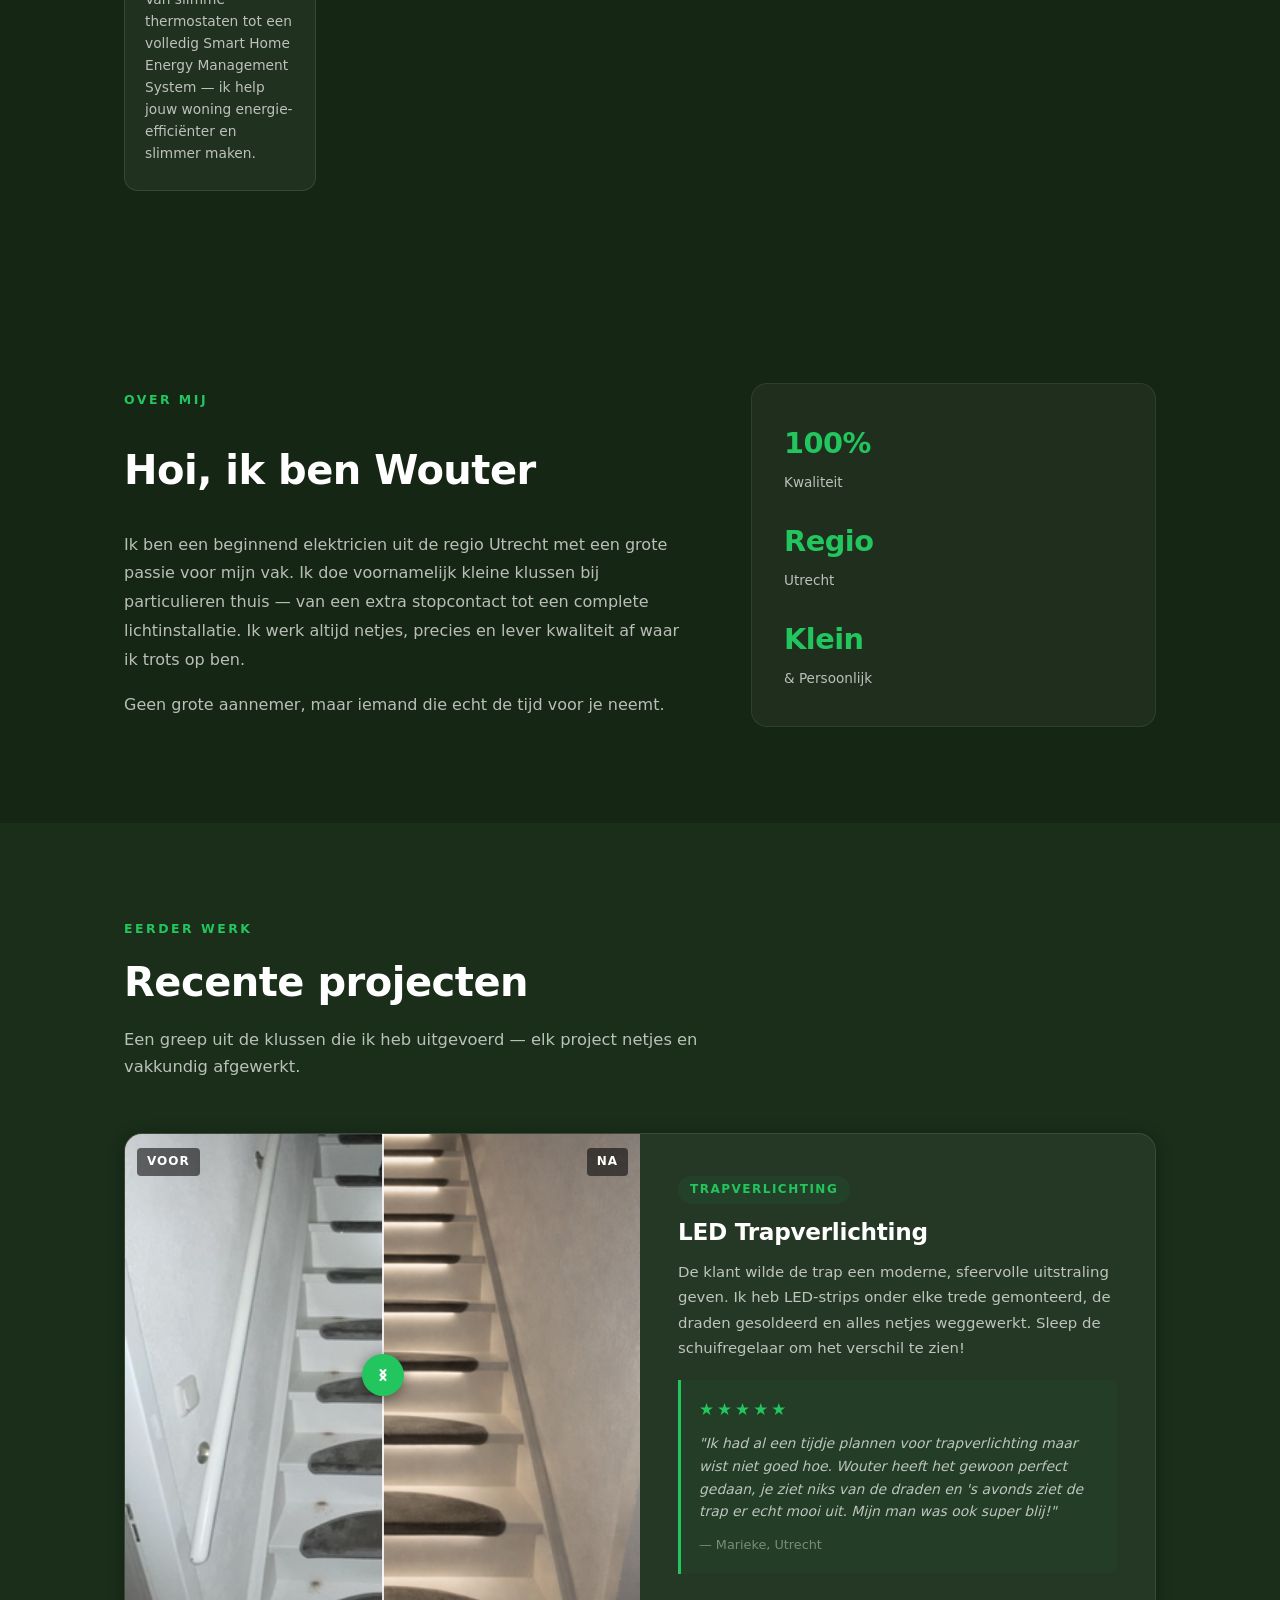
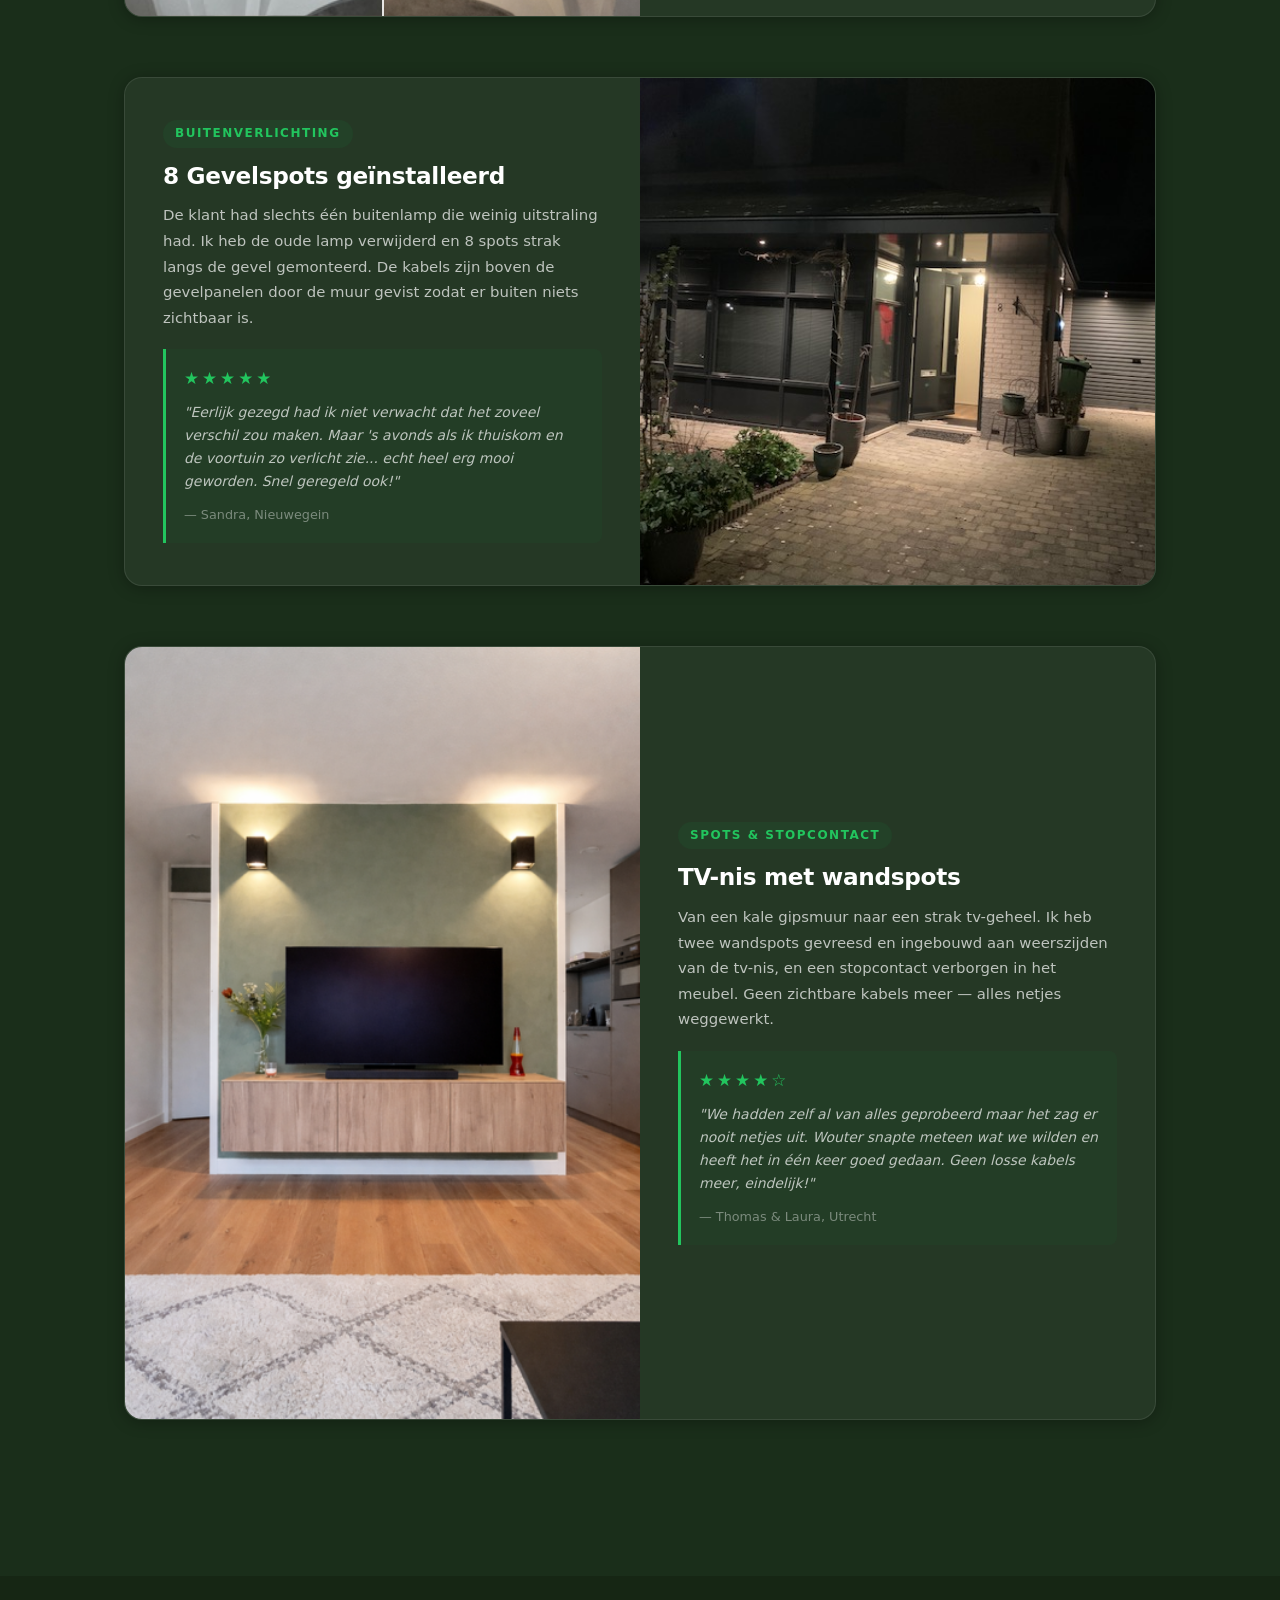
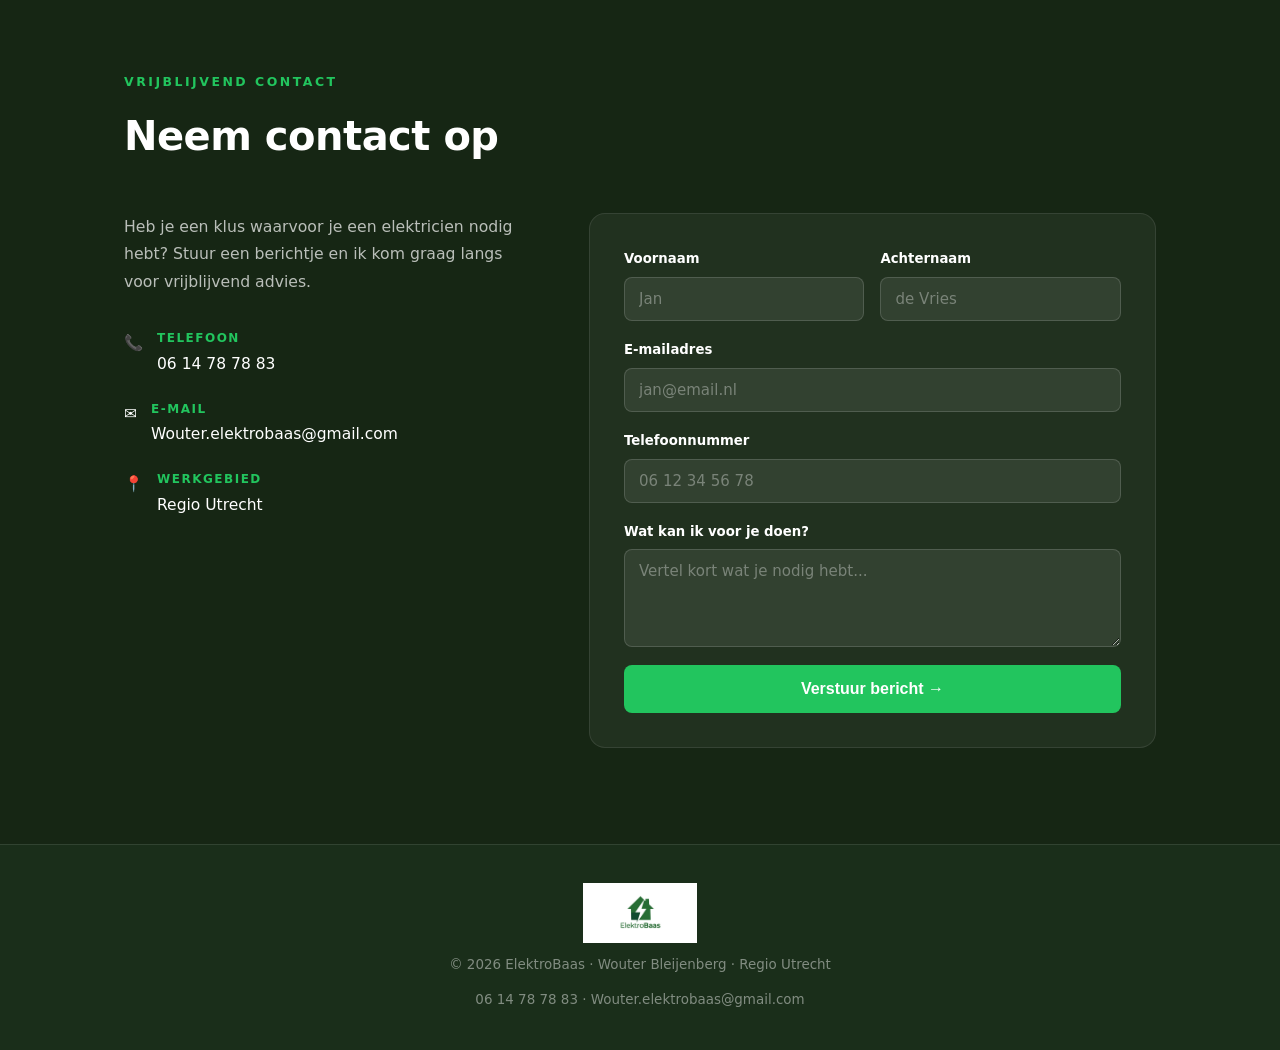
==== commit 18f929a9: "Logo als favicon ingesteld" ====
--- a/index.html
+++ b/index.html
@@ -5,7 +5,7 @@
   <meta name="viewport" content="width=device-width, initial-scale=1.0" />
   <title>ElektroBaas | Elektricien Utrecht</title>
   <link rel="stylesheet" href="style.css" />
-  <link rel="icon" type="image/svg+xml" href="favicon.svg" />
+  <link rel="icon" type="image/png" href="images/logo.png" />
 </head>
 <body>
 
--- a/style.css
+++ b/style.css
@@ -81,7 +81,7 @@
   list-style: none;
 }
 .nav-links a {
-  color: var(--white70);
+  color: #14532d;
   text-decoration: none;
   font-size: 0.93rem;
   transition: color 0.2s;
